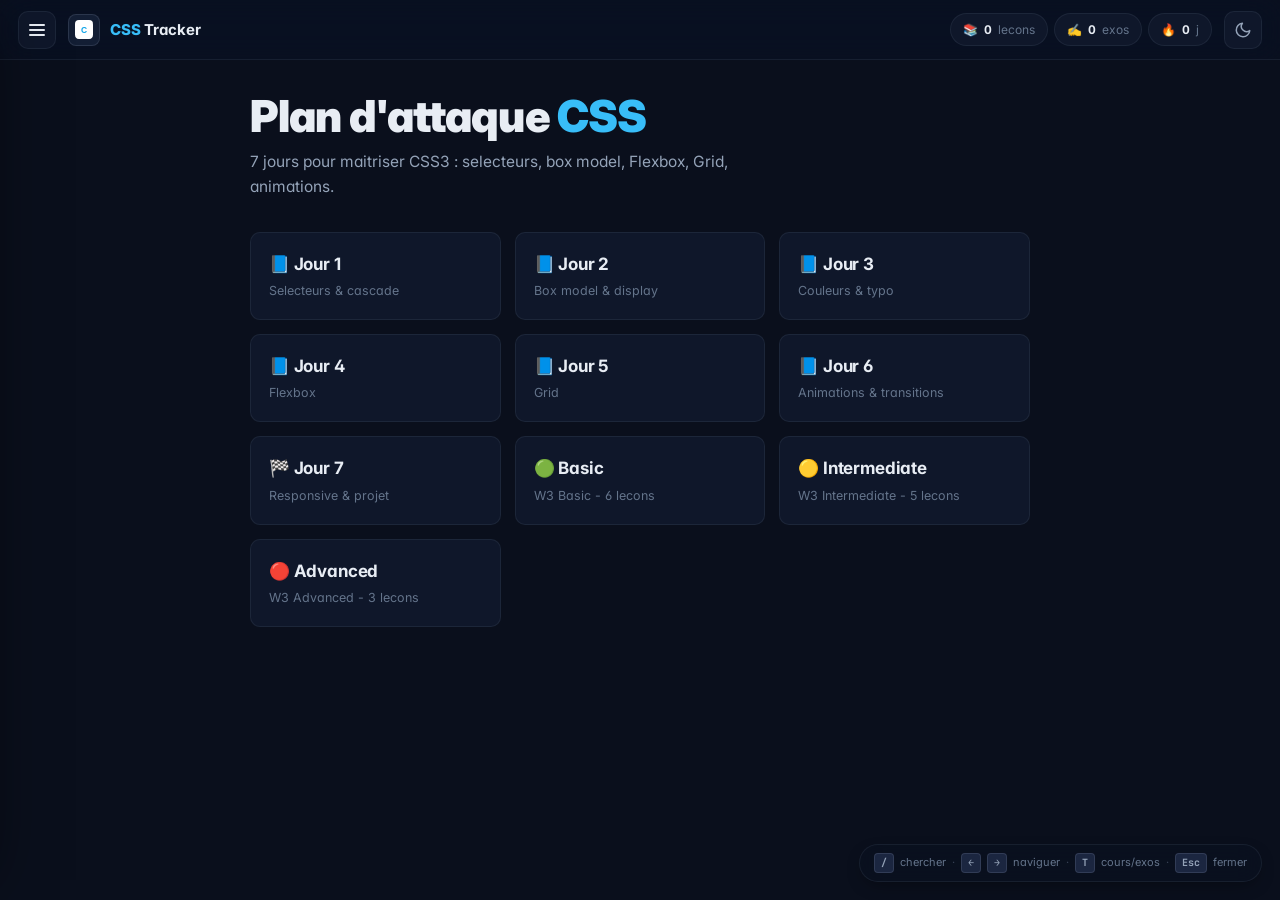
==== web/study_tracker.html @ b7e4b9a8 "Deepen CSS curriculum: combinators, container queries, modern features - Day 1: combinators table, a" ====
<!DOCTYPE html>
<html lang="fr">
<head>
<meta charset="UTF-8">
<meta name="viewport" content="width=device-width, initial-scale=1.0">
<meta http-equiv="Cache-Control" content="no-cache, no-store, must-revalidate">
<title>CSS</title>
<meta name="author" content="Chadi Khoder">
<meta name="description" content="Plan d'attaque 7 jours pour maitriser CSS3 : selecteurs, box model, Flexbox, Grid, animations, responsive. Par Chadi Khoder.">
<meta name="keywords" content="CSS, CSS tutorial, study tracker, W3Schools, exercises, Chadi Khoder">
<meta name="robots" content="index, follow">
<meta name="theme-color" content="#0a0f1c">
<meta property="og:type" content="website">
<meta property="og:title" content="CSS Tracker by Chadi Khoder">
<meta property="og:description" content="Plan d'attaque 7 jours pour maitriser CSS3 : selecteurs, box model, Flexbox, Grid, animations, responsive. Par Chadi Khoder.">
<meta property="og:url" content="https://chadikoder.github.io/CSS/">
<meta property="og:image" content="https://chadikoder.github.io/CSS/web/image/logo.svg">
<meta property="og:image:type" content="image/svg+xml">
<meta property="og:site_name" content="Chadi Khoder — CSS Tracker">
<meta name="twitter:card" content="summary">
<meta name="twitter:title" content="CSS Tracker by Chadi Khoder">
<meta name="twitter:description" content="Plan d'attaque 7 jours pour maitriser CSS3 : selecteurs, box model, Flexbox, Grid, animations, responsive. Par Chadi Khoder.">
<link rel="canonical" href="https://chadikoder.github.io/CSS/">
<link rel="preconnect" href="https://fonts.googleapis.com">
<link rel="preconnect" href="https://fonts.gstatic.com" crossorigin>
<link href="https://fonts.googleapis.com/css2?family=Inter:wght@400;500;600;700;800;900&family=JetBrains+Mono:wght@400;500;700&display=swap" rel="stylesheet">
<link rel="icon" type="image/svg+xml" href="../web/image/logo.svg">
<script>
(function(){
  try{
    var s = JSON.parse(localStorage.getItem('css_tracker_v1') || '{}');
    if (s.theme === 'light') document.documentElement.setAttribute('data-theme', 'light');
    if (s.lastActive) document.documentElement.classList.add('has-active');
  } catch(e){}
})();
</script>
<style>html.has-active .welcome{display:none}</style>
<link rel="stylesheet" href="../web/css/style.css?v=3">
</head>
<body>

<header>
  <button class="icon-btn menu-btn" id="menu-btn" title="Menu" aria-label="Ouvrir le menu">
    <span class="menu-ico"></span>
  </button>
  <a class="logo" href="#" aria-label="Accueil">
    <span class="logo-icon"><img src="../web/image/logo.svg" alt="" /></span>
    <span><b class="accent">CSS</b> Tracker</span>
  </a>
  <div class="spacer"></div>
  <div class="stat-group" aria-label="Statistiques">
    <div class="stat" title="Lecons terminees"><span>📚</span><b id="stat-lessons">0</b><span class="stat-lbl">lecons</span></div>
    <div class="stat" title="Exercices completes"><span>✍️</span><b id="stat-exercises">0</b><span class="stat-lbl">exos</span></div>
    <div class="stat" title="Jours actifs"><span>🔥</span><b id="stat-streak">0</b><span class="stat-lbl">j</span></div>
  </div>
  <button class="icon-btn theme-btn" id="theme-btn" title="Basculer thème" aria-label="Basculer thème">
    <svg class="theme-moon" width="18" height="18" viewBox="0 0 24 24" fill="none" stroke="currentColor" stroke-width="2" stroke-linecap="round" stroke-linejoin="round"><path d="M21 12.79A9 9 0 1 1 11.21 3 7 7 0 0 0 21 12.79Z"/></svg>
    <svg class="theme-sun" width="18" height="18" viewBox="0 0 24 24" fill="none" stroke="currentColor" stroke-width="2" stroke-linecap="round" stroke-linejoin="round"><circle cx="12" cy="12" r="4"/><path d="M12 2v2M12 20v2M4.93 4.93l1.41 1.41M17.66 17.66l1.41 1.41M2 12h2M20 12h2M4.93 19.07l1.41-1.41M17.66 6.34l1.41-1.41"/></svg>
  </button>
</header>

<div class="drawer-backdrop" id="drawer-backdrop" aria-hidden="true"></div>

<aside class="sidebar" id="sidebar" aria-label="Navigation des lecons">
  <div class="search-wrap">
    <input id="search" type="text" placeholder='Rechercher (raccourci : "/")' aria-label="Rechercher" />
  </div>

  <div class="progress-card">
    <div class="progress-head">
      <span class="progress-label">Progression</span>
      <span class="progress-pct"><span id="pct">0</span><small>%</small></span>
    </div>
    <div class="progress-bar" role="progressbar" aria-valuemin="0" aria-valuemax="100">
      <span class="progress-fill" id="bar-fill"></span>
    </div>
    <div class="progress-meta">
      <span><b id="pct-lessons">0</b>/<b id="pct-lessons-total">0</b> lecons</span>
      <span class="dot">·</span>
      <span><b id="pct-exos">0</b>/<b id="pct-exos-total">0</b> exos</span>
    </div>
  </div>

  <div class="achieve-section">
    <div class="section-title">🏆 Succès</div>
    <div class="achieve-row" id="achieve-row"></div>
  </div>

  <div class="section-title collapsible" data-section="days">
    📘 Plan 7 jours <span class="collapse-arrow">▾</span>
  </div>
  <div id="nav-days" class="nav-section"></div>

  <div class="section-title collapsible" data-section="basic">
    🟢 CSS Basic <span class="collapse-arrow">▾</span>
  </div>
  <div id="nav-basic" class="nav-section"></div>

  <div class="section-title collapsible" data-section="intermediate">
    🟡 CSS Intermediate <span class="collapse-arrow">▾</span>
  </div>
  <div id="nav-intermediate" class="nav-section"></div>

  <div class="section-title collapsible" data-section="advanced">
    🔴 CSS Advanced <span class="collapse-arrow">▾</span>
  </div>
  <div id="nav-advanced" class="nav-section"></div>

  <button class="reset-btn" id="reset-btn">🗑️ Reinitialiser la progression</button>
</aside>

<div class="layout">
  <main id="main">
    <div class="welcome">
      <h1>Plan d'attaque <span class="accent">CSS</span></h1>
      <p>7 jours pour maitriser CSS3 : selecteurs, box model, Flexbox, Grid, animations.</p>

      <div class="quick-grid">
        <button class="quick-card" data-jump="day-1"><div class="big">📘 Jour 1</div><div class="sub">Selecteurs & cascade</div></button>
        <button class="quick-card" data-jump="day-2"><div class="big">📘 Jour 2</div><div class="sub">Box model & display</div></button>
        <button class="quick-card" data-jump="day-3"><div class="big">📘 Jour 3</div><div class="sub">Couleurs & typo</div></button>
        <button class="quick-card" data-jump="day-4"><div class="big">📘 Jour 4</div><div class="sub">Flexbox</div></button>
        <button class="quick-card" data-jump="day-5"><div class="big">📘 Jour 5</div><div class="sub">Grid</div></button>
        <button class="quick-card" data-jump="day-6"><div class="big">📘 Jour 6</div><div class="sub">Animations & transitions</div></button>
        <button class="quick-card" data-jump="day-7"><div class="big">🏁 Jour 7</div><div class="sub">Responsive & projet</div></button>
        <button class="quick-card" data-jump="w3-intro"><div class="big">🟢 Basic</div><div class="sub">W3 Basic - 6 lecons</div></button>
        <button class="quick-card" data-jump="w3-flexbox"><div class="big">🟡 Intermediate</div><div class="sub">W3 Intermediate - 5 lecons</div></button>
        <button class="quick-card" data-jump="w3-animations"><div class="big">🔴 Advanced</div><div class="sub">W3 Advanced - 3 lecons</div></button>
      </div>
    </div>
  </main>
</div>

<div class="shortcuts-hint">
  <kbd>/</kbd> chercher <span>·</span>
  <kbd>←</kbd><kbd>→</kbd> naviguer <span>·</span>
  <kbd>T</kbd> cours/exos <span>·</span>
  <kbd>Esc</kbd> fermer
</div>

<script src="../web/js/data.js?v=3"></script>
<script src="../web/js/app.js?v=3"></script>
</body>
</html>
---- web/css/style.css ----
/* ============================================================
   PHP STUDY TRACKER — DESIGN SYSTEM
   Modern indigo/slate. Drawer sidebar at every breakpoint.
   Built as a teaching reference for clean UI/UX.
   ============================================================ */

/* ---------- 1. TOKENS ---------- */
:root{
  /* Surfaces — neutral slate, more sober than before */
  --bg:        #0a0f1c;
  --surface:   #0f172a;
  --surface-2: #131e34;
  --surface-3: #1b2640;
  --border:    rgba(148,163,184,.10);
  --border-2:  rgba(148,163,184,.18);

  /* Text */
  --text:      #e8edf4;
  --text-2:    #94a3b8;
  --text-3:    #64748b;

  /* Accent — single tone, less neon */
  --accent:    #38bdf8;
  --accent-2:  #0ea5e9;
  --accent-r:  56; --accent-g:189; --accent-b:248;

  /* Semantic */
  --good:      #34d399;
  --warn:      #fbbf24;
  --bad:       #f87171;
  --info:      #60a5fa;

  /* Effects — softer, more enterprise */
  --grad:      linear-gradient(135deg,#38bdf8,#0ea5e9);
  --grad-good: linear-gradient(135deg,#34d399,#10b981);
  --shadow-sm: 0 1px 2px rgba(0,0,0,.25);
  --shadow:    0 6px 18px -6px rgba(0,0,0,.45);
  --shadow-lg: 0 18px 48px -16px rgba(0,0,0,.5);
  --ring:      0 0 0 3px rgba(var(--accent-r),var(--accent-g),var(--accent-b),.22);

  /* Geometry — tighter, more pro */
  --r:         10px;
  --r-sm:      8px;
  --r-xs:      6px;
  --header-h:  60px;

  /* Motion */
  --ease:      cubic-bezier(.4,0,.2,1);
  --ease-out:  cubic-bezier(.16,1,.3,1);
}

[data-theme="light"]{
  --bg:        #f5f7fb;
  --surface:   #ffffff;
  --surface-2: #f8fafc;
  --surface-3: #eef2f7;
  --border:    rgba(15,23,42,.08);
  --border-2:  rgba(15,23,42,.16);

  --text:      #0f172a;
  --text-2:    #475569;
  --text-3:    #94a3b8;

  --accent:    #0284c7;
  --accent-2:  #0369a1;
  --accent-r:  2; --accent-g:132; --accent-b:199;

  --shadow-sm: 0 1px 2px rgba(15,23,42,.06);
  --shadow:    0 6px 22px -8px rgba(15,23,42,.12);
  --shadow-lg: 0 18px 50px -12px rgba(15,23,42,.18);
}

/* ---------- 2. RESET ---------- */
*,*::before,*::after{box-sizing:border-box;margin:0;padding:0}
html{scroll-behavior:smooth}
body{
  font-family:'Inter',-apple-system,BlinkMacSystemFont,'Segoe UI',sans-serif;
  font-feature-settings:'cv02','cv03','cv04','cv11';
  color:var(--text);
  background:var(--bg);
  line-height:1.6;
  min-height:100vh;
  -webkit-font-smoothing:antialiased;
  overflow-x:hidden;
}
::selection{background:rgba(var(--accent-r),var(--accent-g),var(--accent-b),.28);color:var(--text)}
::-webkit-scrollbar{width:8px;height:8px}
::-webkit-scrollbar-track{background:transparent}
::-webkit-scrollbar-thumb{background:var(--border-2);border-radius:99px}
::-webkit-scrollbar-thumb:hover{background:var(--text-3)}
button{font:inherit;color:inherit;background:none;border:none;cursor:pointer}
a{color:inherit;text-decoration:none}
:focus-visible{outline:none;box-shadow:var(--ring);border-radius:var(--r-xs)}

/* ---------- 3. HEADER ---------- */
header{
  position:sticky;top:0;z-index:60;
  height:var(--header-h);
  display:flex;align-items:center;gap:12px;padding:0 18px;
  background:rgba(11,17,32,.72);
  backdrop-filter:saturate(180%) blur(18px);
  -webkit-backdrop-filter:saturate(180%) blur(18px);
  border-bottom:1px solid var(--border);
}
[data-theme="light"] header{background:rgba(255,255,255,.78)}

.logo{display:flex;align-items:center;gap:10px;font-weight:700;font-size:15px;letter-spacing:-.01em;color:var(--text)}
.logo-icon{
  width:32px;height:32px;border-radius:8px;
  background:var(--surface-2);border:1px solid var(--border-2);
  display:flex;align-items:center;justify-content:center;
  overflow:hidden;flex-shrink:0;
}
.logo-icon img{width:62%;height:62%;object-fit:contain}
.logo .accent{color:var(--accent);font-weight:800}

.spacer{flex:1}

.stat-group{display:flex;gap:6px}
.stat{
  display:inline-flex;align-items:center;gap:6px;
  padding:6px 12px;border-radius:99px;
  background:var(--surface);border:1px solid var(--border);
  font-size:12px;color:var(--text-2);
  font-variant-numeric:tabular-nums;
}
.stat b{color:var(--text);font-weight:700}
.stat-lbl{color:var(--text-3)}

.icon-btn{
  display:inline-flex;align-items:center;justify-content:center;
  width:38px;height:38px;border-radius:10px;
  background:var(--surface);border:1px solid var(--border);
  color:var(--text-2);transition:all .15s var(--ease);
}
.icon-btn:hover{
  color:var(--text);
  border-color:var(--border-2);
  background:var(--surface-2);
  transform:translateY(-1px);
}
.icon-btn:active{transform:translateY(0)}

/* Burger */
.menu-ico,.menu-ico::before,.menu-ico::after{
  display:block;width:16px;height:2px;background:currentColor;border-radius:2px;
  transition:transform .25s var(--ease),top .25s var(--ease),opacity .15s;
}
.menu-ico{position:relative;color:var(--text)}
.menu-ico::before,.menu-ico::after{content:"";position:absolute;left:0}
.menu-ico::before{top:-5px}
.menu-ico::after{top:5px}
body.drawer-open .menu-ico{background:transparent}
body.drawer-open .menu-ico::before{top:0;transform:rotate(45deg)}
body.drawer-open .menu-ico::after{top:0;transform:rotate(-45deg)}

/* Theme toggle */
.theme-btn .theme-sun{display:none}
.theme-btn .theme-moon{display:block}
[data-theme="light"] .theme-btn .theme-sun{display:block}
[data-theme="light"] .theme-btn .theme-moon{display:none}

/* ---------- 4. LAYOUT ---------- */
.layout{
  max-width:980px;
  margin:0 auto;
  padding:0;
  min-height:calc(100vh - var(--header-h));
}
.layout>main{
  padding:32px clamp(16px,3vw,40px) 96px;
}

/* ---------- 5. DRAWER ---------- */
.drawer-backdrop{
  position:fixed;inset:0;z-index:90;
  background:rgba(2,6,15,.55);
  backdrop-filter:blur(4px);-webkit-backdrop-filter:blur(4px);
  opacity:0;pointer-events:none;
  transition:opacity .25s var(--ease);
}
body.drawer-open .drawer-backdrop{opacity:1;pointer-events:auto}

.sidebar{
  position:fixed;top:0;left:0;bottom:0;z-index:100;
  width:min(340px,88vw);
  background:var(--surface);
  border-right:1px solid var(--border);
  padding:18px 16px 16px;
  overflow-y:auto;
  display:flex;flex-direction:column;gap:6px;
  transform:translateX(-105%);
  transition:transform .3s var(--ease-out);
  box-shadow:24px 0 60px -20px rgba(0,0,0,.5);
}
body.drawer-open .sidebar{transform:translateX(0)}
body.drawer-open{overflow:hidden}

/* ---------- 6. SIDEBAR ELEMENTS ---------- */
.search-wrap{position:relative;margin-bottom:6px}
.search-wrap input{
  width:100%;padding:10px 12px 10px 36px;border-radius:10px;
  background:var(--surface-2);border:1px solid var(--border);color:var(--text);
  font-size:13px;outline:none;transition:all .15s var(--ease);
}
.search-wrap input::placeholder{color:var(--text-3)}
.search-wrap input:focus{border-color:var(--accent);box-shadow:var(--ring)}
.search-wrap::before{
  content:"";position:absolute;left:12px;top:50%;transform:translateY(-50%);
  width:14px;height:14px;opacity:.55;pointer-events:none;
  background:url("data:image/svg+xml,%3Csvg xmlns='http://www.w3.org/2000/svg' viewBox='0 0 24 24' fill='none' stroke='%239aa6b8' stroke-width='2' stroke-linecap='round'%3E%3Ccircle cx='11' cy='11' r='7'/%3E%3Cpath d='m20 20-3.5-3.5'/%3E%3C/svg%3E") center/contain no-repeat;
}

/* Progress card — clean horizontal bar with stats */
.progress-card{
  background:
    radial-gradient(120% 100% at 0% 0%,rgba(var(--accent-r),var(--accent-g),var(--accent-b),.14),transparent 70%),
    var(--surface-2);
  border:1px solid var(--border);
  border-radius:var(--r);
  padding:16px 16px 14px;margin:8px 0 6px;
}
.progress-head{display:flex;align-items:baseline;justify-content:space-between;gap:10px;margin-bottom:10px}
.progress-label{
  font-size:10.5px;letter-spacing:1.4px;text-transform:uppercase;
  color:var(--text-3);font-weight:700;
}
.progress-pct{
  font-size:28px;font-weight:900;letter-spacing:-1.2px;line-height:1;
  font-variant-numeric:tabular-nums;
  background:var(--grad);-webkit-background-clip:text;background-clip:text;color:transparent;
}
.progress-pct small{font-size:14px;opacity:.75;margin-left:1px;font-weight:800}
.progress-bar{
  position:relative;height:8px;
  background:var(--surface-3);border-radius:99px;overflow:hidden;
  box-shadow:inset 0 1px 1px rgba(0,0,0,.2);
}
.progress-fill{
  display:block;height:100%;width:0%;
  background:var(--grad);border-radius:99px;
  transition:width .8s var(--ease-out);
  box-shadow:0 0 14px rgba(var(--accent-r),var(--accent-g),var(--accent-b),.45);
}
.progress-meta{
  display:flex;align-items:center;gap:8px;flex-wrap:wrap;
  margin-top:10px;font-size:11.5px;color:var(--text-3);
}
.progress-meta b{color:var(--text);font-weight:700;font-variant-numeric:tabular-nums}
.progress-meta .dot{opacity:.4}

/* Achievements */
.achieve-section{margin:2px 0 4px}
.achieve-row{display:flex;flex-wrap:wrap;gap:6px;padding:0 4px}
.achieve-badge{
  font-size:18px;cursor:default;opacity:.35;filter:grayscale(1);
  transition:transform .15s var(--ease),opacity .15s,filter .15s;
}
.achieve-badge.unlocked{opacity:1;filter:none}
.achieve-badge.unlocked:hover{transform:scale(1.18)}

/* Section title */
.section-title{
  font-size:10.5px;font-weight:700;letter-spacing:1.2px;text-transform:uppercase;
  color:var(--text-3);padding:14px 8px 6px;
}
.section-title.collapsible{
  cursor:pointer;user-select:none;
  display:flex;align-items:center;gap:6px;
  padding:10px 8px;border-radius:8px;
  font-size:12px;text-transform:none;letter-spacing:0;color:var(--text-2);
  transition:background .15s var(--ease),color .15s;
}
.section-title.collapsible:hover{background:var(--surface-2);color:var(--text)}
.collapse-arrow{margin-left:auto;font-size:10px;color:var(--text-3);transition:transform .2s var(--ease)}
.collapsible.collapsed .collapse-arrow{transform:rotate(-90deg)}

/* Nav items */
.nav-section{display:flex;flex-direction:column;gap:2px}
.nav-item{
  display:grid;grid-template-columns:18px 28px 1fr auto;align-items:center;gap:8px;
  padding:9px 10px;border-radius:8px;
  font-size:13px;color:var(--text-2);
  border:1px solid transparent;
  transition:all .15s var(--ease);
  position:relative;
}
.nav-item:hover{background:var(--surface-2);color:var(--text);transform:translateX(2px)}
.nav-item.active{
  background:rgba(var(--accent-r),var(--accent-g),var(--accent-b),.10);
  border-color:rgba(var(--accent-r),var(--accent-g),var(--accent-b),.22);
  color:var(--text);
}
.nav-item.active::before{
  content:"";position:absolute;left:-16px;top:7px;bottom:7px;width:3px;
  background:var(--accent);border-radius:99px;
  box-shadow:0 0 10px rgba(var(--accent-r),var(--accent-g),var(--accent-b),.5);
}
.nav-check{
  width:22px;height:22px;border-radius:6px;
  border:1px solid var(--border);background:var(--surface-2);
  display:flex;align-items:center;justify-content:center;
  font-size:11px;font-weight:700;flex-shrink:0;cursor:pointer;
  transition:all .15s var(--ease);color:transparent;
}
.nav-check:hover{
  border-color:var(--accent);
  background:rgba(var(--accent-r),var(--accent-g),var(--accent-b),.10);
}
.nav-check:focus-visible{box-shadow:var(--ring)}
.nav-check:active{transform:scale(.92)}
/* Done state — matches .complete-btn.done */
.nav-item.done .nav-check{
  background:rgba(52,211,153,.14);
  border-color:rgba(52,211,153,.34);
  color:var(--good);
}
.nav-item.done .nav-check:hover{
  background:rgba(52,211,153,.22);
  border-color:rgba(52,211,153,.5);
}
/* When the lesson is the chosen/active one, the check echoes the active row tint */
.nav-item.active .nav-check{
  border-color:rgba(var(--accent-r),var(--accent-g),var(--accent-b),.4);
  background:rgba(var(--accent-r),var(--accent-g),var(--accent-b),.06);
}
.nav-item.active.done .nav-check{
  border-color:rgba(52,211,153,.4);
  background:rgba(52,211,153,.18);
}
.nav-item:hover .nav-check:not(:hover){border-color:var(--border-2)}
.nav-tag{
  font-size:9.5px;font-weight:800;padding:2px 6px;border-radius:5px;
  background:var(--surface-3);color:var(--text-3);text-align:center;
}
.nav-item.done .nav-tag{background:rgba(52,211,153,.12);color:var(--good)}
.nav-label{
  overflow:hidden;text-overflow:ellipsis;white-space:nowrap;font-weight:500;
}
.nav-item.done .nav-label{color:var(--text-3);text-decoration:line-through;text-decoration-color:var(--good)}
.nav-ex-wrap{display:flex;align-items:center;gap:6px}
.nav-progress{width:28px;height:4px;background:var(--surface-3);border-radius:99px;overflow:hidden}
.nav-progress-fill{height:100%;background:var(--accent);border-radius:99px;transition:width .4s var(--ease-out)}
.nav-item.fully-done .nav-progress-fill{background:var(--good)}
.nav-ex-count{
  font-size:9.5px;font-weight:700;color:var(--text-3);background:var(--surface-3);
  padding:2px 6px;border-radius:4px;font-variant-numeric:tabular-nums;min-width:30px;text-align:center;
}
.nav-item.fully-done .nav-ex-count{background:rgba(52,211,153,.12);color:var(--good)}

.reset-btn{
  margin-top:auto;padding:9px 14px;border-radius:8px;
  background:transparent;border:1px solid var(--border);color:var(--text-3);
  font-size:12px;font-weight:600;transition:all .15s var(--ease);
}
.reset-btn:hover{background:rgba(248,113,113,.08);border-color:rgba(248,113,113,.3);color:var(--bad)}

/* ---------- 7. WELCOME ---------- */
.welcome{max-width:780px;margin:0 auto}
.welcome h1{
  font-size:clamp(28px,4.5vw,44px);font-weight:900;line-height:1.1;letter-spacing:-.02em;
  margin-bottom:10px;
}
.welcome h1 .accent{color:var(--accent)}
.welcome>p{
  color:var(--text-2);font-size:15.5px;max-width:560px;margin-bottom:32px;
}
.quick-grid{
  display:grid;grid-template-columns:repeat(auto-fill,minmax(220px,1fr));gap:14px;
}
.quick-card{
  display:block;text-align:left;
  padding:18px 18px;border-radius:var(--r);
  background:var(--surface);border:1px solid var(--border);
  transition:border-color .15s var(--ease),transform .15s var(--ease),box-shadow .15s var(--ease);
}
.quick-card:hover{
  transform:translateY(-2px);
  border-color:var(--accent);
  box-shadow:var(--shadow-sm);
}
.quick-card .big{font-size:17px;font-weight:700;color:var(--text);margin-bottom:3px;letter-spacing:-.01em}
.quick-card .sub{font-size:12.5px;color:var(--text-3)}

/* ---------- 8. LESSON HEADER ---------- */
.lesson-header{
  margin-bottom:24px;padding:18px 0 14px;
  border-bottom:1px solid var(--border);
}
.breadcrumb{font-size:12px;color:var(--text-3);margin-bottom:4px;font-weight:500}
.lesson-title{font-size:clamp(20px,3vw,28px);font-weight:800;letter-spacing:-.01em;line-height:1.2}
.lesson-sub{font-size:14px;color:var(--text-2);margin-top:4px}
.tag-row{display:flex;gap:6px;margin-top:10px;flex-wrap:wrap}
.tag{
  font-size:10.5px;font-weight:600;padding:3px 9px;border-radius:99px;
  background:rgba(var(--accent-r),var(--accent-g),var(--accent-b),.10);
  color:var(--accent);
}
.lesson-actions{display:flex;gap:8px;align-items:center;margin-top:14px;flex-wrap:wrap}
.w3-link{
  display:inline-flex;align-items:center;gap:6px;
  padding:7px 13px;border-radius:8px;
  background:var(--surface);border:1px solid var(--border);
  color:var(--text-2);font-size:12.5px;font-weight:600;
  transition:all .15s var(--ease);
}
.w3-link:hover{color:var(--text);border-color:var(--border-2);transform:translateY(-1px)}
.complete-btn{
  padding:8px 18px;border-radius:8px;margin-left:auto;
  background:var(--surface);border:1px solid var(--border);color:var(--text-2);
  font-size:12.5px;font-weight:600;transition:all .15s var(--ease);
}
.complete-btn:hover{border-color:var(--accent);color:var(--text);transform:translateY(-1px)}
.complete-btn.done{
  background:rgba(52,211,153,.12);border-color:rgba(52,211,153,.28);color:var(--good);
}

/* Why card */
.why-card{
  padding:14px 18px;border-radius:var(--r-sm);margin-bottom:20px;
  background:rgba(var(--accent-r),var(--accent-g),var(--accent-b),.06);
  border-left:3px solid var(--accent);
  font-size:13.5px;color:var(--text-2);line-height:1.6;
}
.why-card b{color:var(--accent)}

/* ---------- 9. TABS ---------- */
.tabs{
  display:flex;gap:4px;margin-bottom:18px;
  border-bottom:1px solid var(--border);
}
.tab{
  padding:11px 18px;font-size:13px;font-weight:600;
  color:var(--text-3);
  border-bottom:2px solid transparent;margin-bottom:-1px;
  transition:all .15s var(--ease);
}
.tab:hover{color:var(--text)}
.tab.active{color:var(--accent);border-bottom-color:var(--accent)}
.tab-content{display:none}
.tab-content.active{display:block;animation:fadeIn .25s var(--ease-out)}

/* ---------- 10. SECTIONS / CONTENT BLOCKS ---------- */
.section-card{margin-bottom:24px}
.section-card h3{
  font-size:18px;font-weight:700;margin-bottom:10px;color:var(--text);letter-spacing:-.01em;
}
.section-card p{color:var(--text-2);font-size:14.5px;line-height:1.7;margin-bottom:10px}
.section-card p code,.block-note code,.block-warn code,.block-tip code,.block-bad code,.block-try code{
  font-family:'JetBrains Mono',monospace;font-size:.88em;
  padding:1px 6px;border-radius:5px;
  background:var(--surface-2);border:1px solid var(--border);
  color:var(--accent);
}

/* Code block */
.block-code{
  background:var(--surface-2);border:1px solid var(--border);border-radius:var(--r-sm);
  margin:14px 0;overflow:hidden;position:relative;
}
.block-code pre{
  padding:16px 18px;overflow-x:auto;
  font-family:'JetBrains Mono',monospace;font-size:13px;line-height:1.6;color:var(--text);
}
.block-code .com{color:var(--text-3);font-style:italic}
.block-code .kw{color:#a78bfa}
.block-code .str{color:#34d399}
.block-code .fn{color:#fbbf24}
.block-code .num{color:#f472b6}
.block-code .var{color:#7dd3fc}
.block-code .op{color:var(--accent);font-weight:600}

.copy-btn{
  position:absolute;top:8px;right:8px;z-index:2;
  padding:4px 10px;border-radius:6px;
  background:var(--surface-3);border:1px solid var(--border);
  color:var(--text-3);font-size:10.5px;font-weight:600;
  opacity:0;transition:all .15s var(--ease);
}
.block-code:hover .copy-btn{opacity:1}
.copy-btn:hover{background:var(--accent);color:#fff;border-color:var(--accent)}

/* Output toggle */
.code-output{margin:8px 0 14px}
.code-output .output-toggle{
  font-size:12px;color:var(--text-3);font-weight:600;
  padding:4px 0;transition:color .15s;
}
.code-output .output-toggle:hover{color:var(--text)}
.code-output .output-content{
  display:none;margin-top:6px;padding:10px 16px;
  background:#04060d;border:1px solid var(--border);border-radius:var(--r-sm);
  font-family:'JetBrains Mono',monospace;font-size:12.5px;color:#9aa6b8;
}
[data-theme="light"] .code-output .output-content{background:#0f172a;color:#cbd5e1}
.code-output.open .output-content{display:block;animation:fadeIn .2s var(--ease)}

/* Callouts */
.block-note,.block-warn,.block-bad,.block-tip,.block-try{
  padding:13px 16px;border-radius:var(--r-sm);margin:14px 0;
  font-size:13.5px;line-height:1.6;
  border-left:3px solid;
}
.block-note{background:rgba(var(--accent-r),var(--accent-g),var(--accent-b),.07);border-color:var(--accent);color:var(--text-2)}
.block-warn{background:rgba(251,191,36,.08);border-color:var(--warn);color:var(--text-2)}
.block-bad{background:rgba(248,113,113,.08);border-color:var(--bad);color:var(--text-2)}
.block-tip{background:rgba(52,211,153,.08);border-color:var(--good);color:var(--text-2)}
.block-try{background:rgba(251,191,36,.05);border-color:var(--warn);color:var(--text-2)}
.block-note b{color:var(--accent)}
.block-warn b{color:var(--warn)}
.block-bad b{color:var(--bad)}
.block-tip b{color:var(--good)}
.block-try b{color:var(--warn)}

.try-btn{
  display:block;margin-top:8px;padding:5px 12px;border-radius:6px;
  background:var(--surface);border:1px solid var(--border);color:var(--text-2);
  font-size:11.5px;font-weight:600;transition:all .15s var(--ease);
}
.try-btn:hover{color:var(--text);border-color:var(--border-2)}
.try-ans{display:none;margin-top:8px;padding:10px 14px;background:var(--surface-2);border-radius:var(--r-sm);font-size:13px;color:var(--text-2);line-height:1.6}
.try-ans.open{display:block;animation:fadeIn .2s var(--ease)}

/* Tables */
.block-table{overflow-x:auto;margin:14px 0}
.block-table table{width:100%;border-collapse:collapse;font-size:13px}
.block-table th,.block-table td{padding:9px 12px;text-align:left;border:1px solid var(--border)}
.block-table th{background:var(--surface-2);color:var(--text-2);font-size:11px;font-weight:700;text-transform:uppercase;letter-spacing:.5px}
.block-table td{color:var(--text-2)}

/* Lists */
.block-list{padding-left:22px;margin:10px 0;list-style:disc}
.block-list li{color:var(--text-2);font-size:14px;line-height:1.7;margin-bottom:4px}
.block-list li::marker{color:var(--accent)}

/* ---------- 11. QUIZ ---------- */
.quiz-section{margin:28px 0 10px}
.quiz-title{font-size:17px;font-weight:700;margin-bottom:4px}
.quiz-sub{font-size:12.5px;color:var(--text-3);margin-bottom:16px}
.quiz-card{
  background:var(--surface);border:1px solid var(--border);border-radius:var(--r);
  padding:18px;margin:12px 0;transition:border-color .15s var(--ease);
}
.quiz-q{font-size:14px;font-weight:600;margin-bottom:12px;line-height:1.5}
.quiz-q .num{color:var(--accent);font-weight:800;margin-right:4px}
.quiz-opts{display:grid;grid-template-columns:1fr 1fr;gap:8px}
.quiz-opt{
  display:flex;align-items:center;gap:10px;
  padding:10px 14px;border-radius:8px;
  background:var(--surface-2);border:1.5px solid var(--border);
  color:var(--text);font-size:13px;font-weight:500;text-align:left;
  transition:all .15s var(--ease);
}
.quiz-opt::before{
  content:attr(data-letter);
  width:22px;height:22px;border-radius:6px;
  background:var(--surface-3);color:var(--text-3);
  display:flex;align-items:center;justify-content:center;
  font-size:10px;font-weight:800;text-transform:uppercase;flex-shrink:0;
  transition:all .15s var(--ease);
}
.quiz-opt:hover{border-color:var(--accent);transform:translateY(-1px)}
.quiz-opt:hover::before{background:var(--accent);color:#fff}
.quiz-opt.correct{background:rgba(52,211,153,.1);border-color:var(--good);color:var(--good)}
.quiz-opt.correct::before{background:var(--good);color:#04211a}
.quiz-opt.wrong{background:rgba(248,113,113,.1);border-color:var(--bad);color:var(--bad)}
.quiz-opt.wrong::before{background:var(--bad);color:#3b0a0a}
.quiz-opt.disabled{pointer-events:none}
.quiz-opt.disabled:not(.correct):not(.wrong){opacity:.35}
.quiz-ico{margin-left:auto;font-weight:800}
.quiz-expl{
  display:none;margin-top:12px;padding:12px 14px;
  background:rgba(var(--accent-r),var(--accent-g),var(--accent-b),.06);
  border-left:3px solid var(--accent);border-radius:0 var(--r-sm) var(--r-sm) 0;
  font-size:12.5px;color:var(--text-2);line-height:1.6;
}
.quiz-expl.shown{display:block;animation:fadeIn .2s var(--ease)}
.quiz-expl b{color:var(--accent)}

/* ---------- 12. EXERCISES ---------- */
.ex-filter{display:flex;gap:6px;flex-wrap:wrap;margin-bottom:14px}
.ex-filter-btn{
  padding:6px 13px;border-radius:99px;
  background:var(--surface);border:1px solid var(--border);
  color:var(--text-2);font-size:11.5px;font-weight:600;
  transition:all .15s var(--ease);
}
.ex-filter-btn:hover{color:var(--text);border-color:var(--border-2)}
.ex-filter-btn.active{
  background:var(--grad);color:#fff;border-color:transparent;
  box-shadow:0 4px 12px -2px rgba(var(--accent-r),var(--accent-g),var(--accent-b),.4);
}

.ex-counter{display:flex;align-items:center;gap:12px;font-size:12.5px;color:var(--text-3);margin-bottom:16px}
.ex-counter b{color:var(--text);font-variant-numeric:tabular-nums}
.ex-counter-bar{flex:1;height:6px;background:var(--surface-3);border-radius:99px;overflow:hidden}
.ex-counter-fill{height:100%;background:var(--grad);border-radius:99px;transition:width .5s var(--ease-out)}

.ex-cards{display:flex;flex-direction:column;gap:8px}
.ex-card{
  display:flex;align-items:center;gap:14px;
  padding:14px 18px;border-radius:var(--r-sm);
  background:var(--surface);border:1px solid var(--border);
  transition:all .15s var(--ease);position:relative;
}
.ex-card:hover{border-color:var(--border-2);transform:translateX(3px);box-shadow:var(--shadow-sm)}
.ex-check{
  width:22px;height:22px;border-radius:7px;
  border:1.5px solid var(--border-2);background:var(--surface-2);
  display:flex;align-items:center;justify-content:center;
  font-size:11px;flex-shrink:0;transition:all .12s var(--ease);color:transparent;
}
.ex-card.done .ex-check{background:var(--good);border-color:var(--good);color:#04211a}
.ex-card:hover .ex-check{border-color:var(--accent)}
.ex-info{flex:1;min-width:0}
.ex-num{font-size:10.5px;font-weight:700;color:var(--text-3);letter-spacing:.5px}
.ex-title{font-size:13.5px;font-weight:600;color:var(--text)}
.ex-desc{font-size:12px;color:var(--text-3);margin-top:3px;line-height:1.5}
.ex-card.done .ex-title{color:var(--text-3);text-decoration:line-through;text-decoration-color:var(--good)}

.ex-diff{
  font-size:9.5px;font-weight:800;padding:3px 9px;border-radius:99px;text-transform:uppercase;letter-spacing:.4px;
}
.ex-diff.easy{background:rgba(52,211,153,.12);color:var(--good)}
.ex-diff.medium{background:rgba(251,191,36,.12);color:var(--warn)}
.ex-diff.hard{background:rgba(248,113,113,.12);color:var(--bad)}
.ex-diff.extreme{background:rgba(168,85,247,.14);color:#a855f7}

.ex-bookmark{
  font-size:16px;opacity:.3;padding:4px;
  transition:all .12s var(--ease);
}
.ex-bookmark.active{opacity:1}
.ex-bookmark:hover{opacity:.8;transform:scale(1.15)}

.ex-sol-btn{
  font-size:11.5px;color:var(--text-3);padding:5px 10px;border-radius:6px;
  background:var(--surface-2);border:1px solid var(--border);
  font-weight:600;transition:all .12s var(--ease);white-space:nowrap;
}
.ex-sol-btn:hover{color:var(--text);border-color:var(--accent)}

.ex-sol{
  display:none;flex-basis:100%;margin-top:10px;
  background:var(--surface-2);border:1px solid var(--border);border-radius:var(--r-sm);
  overflow:hidden;
}
.ex-sol.open{display:block;animation:fadeIn .2s var(--ease)}
.ex-sol .block-code{margin:0;border:none;background:transparent}

.empty-search{padding:36px 12px;text-align:center;color:var(--text-3);font-size:13.5px}

/* ---------- 13. PREV / NEXT ---------- */
.lesson-foot{display:flex;gap:14px;margin-top:36px;padding-top:24px;border-top:1px solid var(--border)}
.btn-nav{
  flex:1;padding:16px 20px;border-radius:var(--r);
  background:var(--surface);border:1px solid var(--border);color:var(--text);
  text-align:left;transition:all .15s var(--ease);
}
.btn-nav.next{text-align:right}
.btn-nav:hover{border-color:var(--accent);transform:translateY(-2px);box-shadow:var(--shadow)}
.btn-nav .dir{display:block;font-size:11.5px;color:var(--text-3);font-weight:600;margin-bottom:3px}
.btn-nav .ttl{font-size:13.5px;font-weight:700}

/* ---------- 14. SHORTCUTS HINT ---------- */
.shortcuts-hint{
  position:fixed;bottom:18px;right:18px;z-index:40;
  display:flex;align-items:center;gap:6px;
  padding:8px 14px;border-radius:99px;
  background:rgba(11,17,32,.72);
  backdrop-filter:blur(14px);-webkit-backdrop-filter:blur(14px);
  border:1px solid var(--border);
  box-shadow:var(--shadow);
  font-size:11px;color:var(--text-3);
}
[data-theme="light"] .shortcuts-hint{background:rgba(255,255,255,.85)}
.shortcuts-hint kbd{
  font-family:'JetBrains Mono',monospace;font-size:10px;font-weight:700;
  padding:1px 6px;border-radius:4px;
  background:var(--surface-3);border:1px solid var(--border-2);
  color:var(--text-2);
}
.shortcuts-hint span{opacity:.5}

/* ---------- 15. CONFETTI ---------- */
.confetti-wrap{position:fixed;inset:0;pointer-events:none;z-index:999;overflow:hidden}
.confetti-p{position:absolute;top:-20px;animation:confettiFall linear forwards}
@keyframes confettiFall{
  0%{transform:translateY(0) rotate(0);opacity:1}
  100%{transform:translateY(110vh) rotate(720deg);opacity:0}
}

/* ---------- 16. ANIMATIONS ---------- */
@keyframes fadeIn{from{opacity:0;transform:translateY(4px)}to{opacity:1;transform:translateY(0)}}
.main-animate-in{animation:fadeIn .3s var(--ease-out)}

/* ---------- 17. RESPONSIVE ---------- */
@media(max-width:768px){
  header{padding:0 12px;gap:8px}
  .stat-group .stat:not(:first-child){display:none}
  .logo span{display:none}
  .quiz-opts{grid-template-columns:1fr}
  .quick-grid{grid-template-columns:1fr}
  .shortcuts-hint{display:none}
  .lesson-foot{flex-direction:column}
  .complete-btn{margin-left:0;width:100%}
}

@media(prefers-reduced-motion:reduce){
  *,*::before,*::after{animation-duration:.01ms!important;transition-duration:.01ms!important}
}
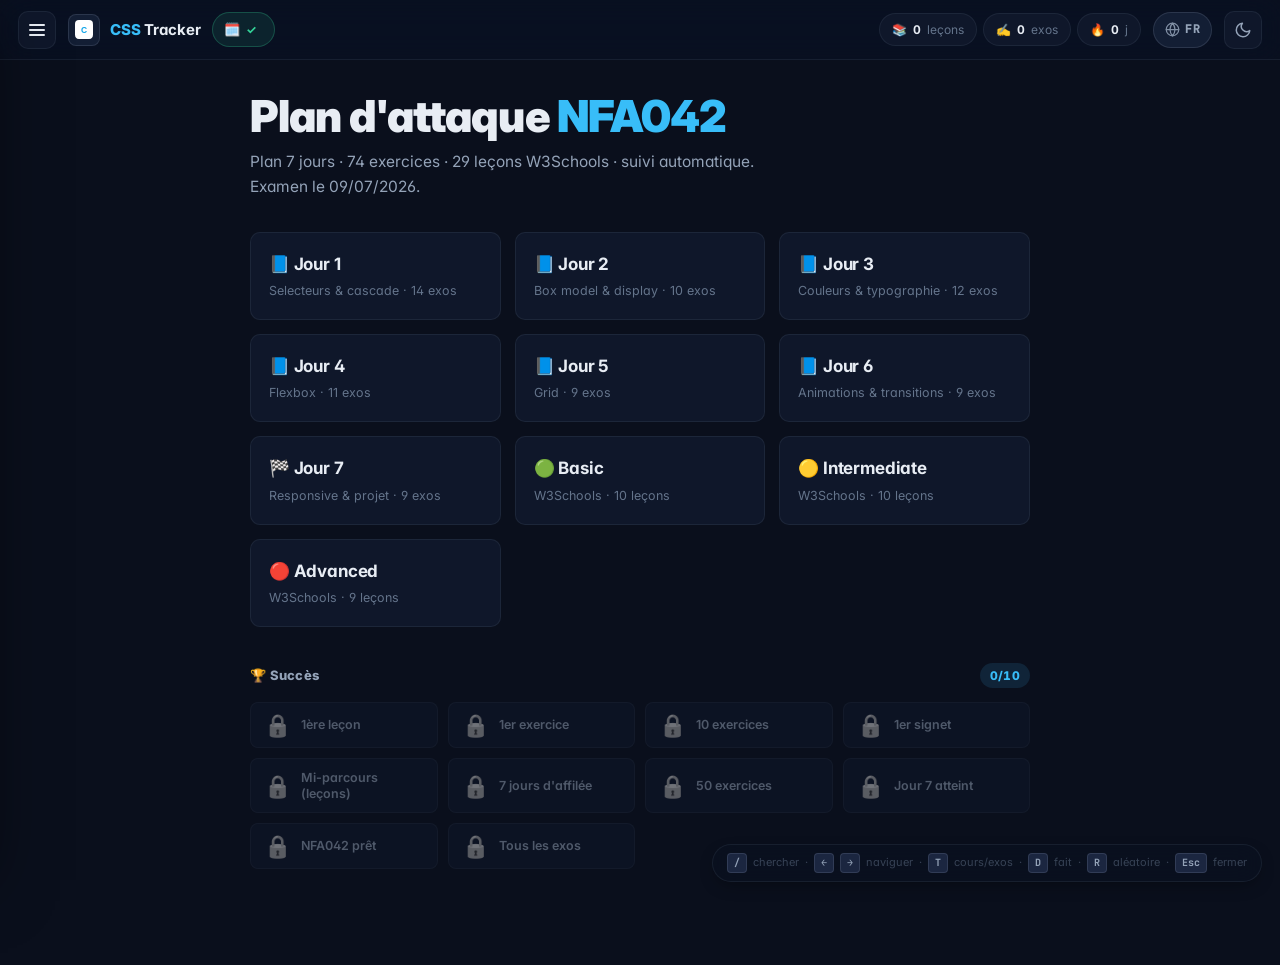
==== commit 9085ce82: "Port feature engine from PHP tracker Brings the CSS tracker to parity with PHP: FR/EN UI toggle, exa" ====
--- a/web/study_tracker.html
+++ b/web/study_tracker.html
@@ -4,22 +4,24 @@
 <meta charset="UTF-8">
 <meta name="viewport" content="width=device-width, initial-scale=1.0">
 <meta http-equiv="Cache-Control" content="no-cache, no-store, must-revalidate">
+<meta http-equiv="Pragma" content="no-cache">
+<meta http-equiv="Expires" content="0">
 <title>CSS</title>
 <meta name="author" content="Chadi Khoder">
-<meta name="description" content="Plan d'attaque 7 jours pour maitriser CSS3 : selecteurs, box model, Flexbox, Grid, animations, responsive. Par Chadi Khoder.">
-<meta name="keywords" content="CSS, CSS tutorial, study tracker, W3Schools, exercises, Chadi Khoder">
+<meta name="description" content="Plan d'attaque 7 jours pour l'examen NFA042 (CNAM) : 140 exercices PHP, references W3Schools, mock exam, suivi automatique. Par Chadi Khoder.">
+<meta name="keywords" content="PHP, PHP tutorial, study tracker, W3Schools, exercises, Chadi Khoder">
 <meta name="robots" content="index, follow">
 <meta name="theme-color" content="#0a0f1c">
 <meta property="og:type" content="website">
-<meta property="og:title" content="CSS Tracker by Chadi Khoder">
-<meta property="og:description" content="Plan d'attaque 7 jours pour maitriser CSS3 : selecteurs, box model, Flexbox, Grid, animations, responsive. Par Chadi Khoder.">
+<meta property="og:title" content="PHP Tracker by Chadi Khoder">
+<meta property="og:description" content="Plan d'attaque 7 jours pour l'examen NFA042 (CNAM) : 140 exercices PHP, references W3Schools, mock exam, suivi automatique. Par Chadi Khoder.">
 <meta property="og:url" content="https://chadikoder.github.io/CSS/">
 <meta property="og:image" content="https://chadikoder.github.io/CSS/web/image/logo.svg">
 <meta property="og:image:type" content="image/svg+xml">
-<meta property="og:site_name" content="Chadi Khoder — CSS Tracker">
+<meta property="og:site_name" content="Chadi Khoder — PHP Tracker">
 <meta name="twitter:card" content="summary">
-<meta name="twitter:title" content="CSS Tracker by Chadi Khoder">
-<meta name="twitter:description" content="Plan d'attaque 7 jours pour maitriser CSS3 : selecteurs, box model, Flexbox, Grid, animations, responsive. Par Chadi Khoder.">
+<meta name="twitter:title" content="PHP Tracker by Chadi Khoder">
+<meta name="twitter:description" content="Plan d'attaque 7 jours pour l'examen NFA042 (CNAM) : 140 exercices PHP, references W3Schools, mock exam, suivi automatique. Par Chadi Khoder.">
 <link rel="canonical" href="https://chadikoder.github.io/CSS/">
 <link rel="preconnect" href="https://fonts.googleapis.com">
 <link rel="preconnect" href="https://fonts.gstatic.com" crossorigin>
@@ -35,25 +37,32 @@
 })();
 </script>
 <style>html.has-active .welcome{display:none}</style>
-<link rel="stylesheet" href="../web/css/style.css?v=3">
+<link rel="stylesheet" href="../web/css/style.css?v=20260528port">
 </head>
 <body>
 
+<div class="scroll-progress" id="scroll-progress"></div>
+
 <header>
-  <button class="icon-btn menu-btn" id="menu-btn" title="Menu" aria-label="Ouvrir le menu">
+  <button class="icon-btn menu-btn" id="menu-btn" title="Menu" aria-label="Open menu">
     <span class="menu-ico"></span>
   </button>
-  <a class="logo" href="#" aria-label="Accueil">
+  <a class="logo" href="#" aria-label="Home">
     <span class="logo-icon"><img src="../web/image/logo.svg" alt="" /></span>
     <span><b class="accent">CSS</b> Tracker</span>
   </a>
+  <div class="exam-countdown" id="exam-countdown" title=""><span class="exam-ico">🗓️</span><b id="exam-days">0</b><span class="exam-lbl" id="exam-lbl">d</span></div>
   <div class="spacer"></div>
-  <div class="stat-group" aria-label="Statistiques">
-    <div class="stat" title="Lecons terminees"><span>📚</span><b id="stat-lessons">0</b><span class="stat-lbl">lecons</span></div>
-    <div class="stat" title="Exercices completes"><span>✍️</span><b id="stat-exercises">0</b><span class="stat-lbl">exos</span></div>
-    <div class="stat" title="Jours actifs"><span>🔥</span><b id="stat-streak">0</b><span class="stat-lbl">j</span></div>
+  <div class="stat-group" aria-label="Statistics">
+    <div class="stat" id="stat-lessons-wrap"><span>📚</span><b id="stat-lessons">0</b><span class="stat-lbl" data-i18n="lessonsShort">lessons</span></div>
+    <div class="stat" id="stat-exercises-wrap"><span>✍️</span><b id="stat-exercises">0</b><span class="stat-lbl" data-i18n="exosShort">exos</span></div>
+    <div class="stat" id="stat-streak-wrap"><span>🔥</span><b id="stat-streak">0</b><span class="stat-lbl" data-i18n="dShort">d</span></div>
   </div>
-  <button class="icon-btn theme-btn" id="theme-btn" title="Basculer thème" aria-label="Basculer thème">
+  <button class="lang-btn" id="lang-btn" title="Switch language" aria-label="Switch language">
+    <svg class="lang-globe" width="15" height="15" viewBox="0 0 24 24" fill="none" stroke="currentColor" stroke-width="2" stroke-linecap="round" stroke-linejoin="round"><circle cx="12" cy="12" r="10"/><path d="M2 12h20"/><path d="M12 2a15.3 15.3 0 0 1 4 10 15.3 15.3 0 0 1-4 10 15.3 15.3 0 0 1-4-10 15.3 15.3 0 0 1 4-10z"/></svg>
+    <span id="lang-label">FR</span>
+  </button>
+  <button class="icon-btn theme-btn" id="theme-btn" title="Toggle theme" aria-label="Toggle theme">
     <svg class="theme-moon" width="18" height="18" viewBox="0 0 24 24" fill="none" stroke="currentColor" stroke-width="2" stroke-linecap="round" stroke-linejoin="round"><path d="M21 12.79A9 9 0 1 1 11.21 3 7 7 0 0 0 21 12.79Z"/></svg>
     <svg class="theme-sun" width="18" height="18" viewBox="0 0 24 24" fill="none" stroke="currentColor" stroke-width="2" stroke-linecap="round" stroke-linejoin="round"><circle cx="12" cy="12" r="4"/><path d="M12 2v2M12 20v2M4.93 4.93l1.41 1.41M17.66 17.66l1.41 1.41M2 12h2M20 12h2M4.93 19.07l1.41-1.41M17.66 6.34l1.41-1.41"/></svg>
   </button>
@@ -61,84 +70,94 @@
 
 <div class="drawer-backdrop" id="drawer-backdrop" aria-hidden="true"></div>
 
-<aside class="sidebar" id="sidebar" aria-label="Navigation des lecons">
+<aside class="sidebar" id="sidebar" aria-label="Lesson navigation">
   <div class="search-wrap">
-    <input id="search" type="text" placeholder='Rechercher (raccourci : "/")' aria-label="Rechercher" />
+    <input id="search" type="text" data-i18n-placeholder="search" placeholder='Rechercher (raccourci : "/")' aria-label="Search" />
   </div>
 
   <div class="progress-card">
     <div class="progress-head">
-      <span class="progress-label">Progression</span>
+      <span class="progress-label" data-i18n="progress">Progression</span>
       <span class="progress-pct"><span id="pct">0</span><small>%</small></span>
     </div>
     <div class="progress-bar" role="progressbar" aria-valuemin="0" aria-valuemax="100">
       <span class="progress-fill" id="bar-fill"></span>
     </div>
     <div class="progress-meta">
-      <span><b id="pct-lessons">0</b>/<b id="pct-lessons-total">0</b> lecons</span>
+      <span><b id="pct-lessons">0</b>/<b id="pct-lessons-total">41</b> <span data-i18n="lessons">leçons</span></span>
       <span class="dot">·</span>
-      <span><b id="pct-exos">0</b>/<b id="pct-exos-total">0</b> exos</span>
+      <span><b id="pct-exos">0</b>/<b id="pct-exos-total">140</b> <span data-i18n="exos">exos</span></span>
     </div>
+    <div class="day-indicator" id="day-indicator" hidden></div>
+    <div class="daily-goal" id="daily-goal"></div>
   </div>
 
   <div class="achieve-section">
-    <div class="section-title">🏆 Succès</div>
+    <div class="section-title achieve-title">
+      <span data-i18n="achievements">🏆 Succès</span>
+      <span class="achieve-count" id="achieve-count">0/10</span>
+    </div>
     <div class="achieve-row" id="achieve-row"></div>
   </div>
 
   <div class="section-title collapsible" data-section="days">
-    📘 Plan 7 jours <span class="collapse-arrow">▾</span>
+    <span data-i18n="plan7">📘 Plan 7 jours</span> <span class="collapse-arrow">▾</span>
   </div>
   <div id="nav-days" class="nav-section"></div>
 
   <div class="section-title collapsible" data-section="basic">
-    🟢 CSS Basic <span class="collapse-arrow">▾</span>
+    <span data-i18n="basic">🟢 PHP Basic</span> <span class="collapse-arrow">▾</span>
   </div>
   <div id="nav-basic" class="nav-section"></div>
 
   <div class="section-title collapsible" data-section="intermediate">
-    🟡 CSS Intermediate <span class="collapse-arrow">▾</span>
+    <span data-i18n="intermediate">🟡 PHP Intermediate</span> <span class="collapse-arrow">▾</span>
   </div>
   <div id="nav-intermediate" class="nav-section"></div>
 
   <div class="section-title collapsible" data-section="advanced">
-    🔴 CSS Advanced <span class="collapse-arrow">▾</span>
+    <span data-i18n="advanced">🔴 PHP Advanced</span> <span class="collapse-arrow">▾</span>
   </div>
   <div id="nav-advanced" class="nav-section"></div>
 
-  <button class="reset-btn" id="reset-btn">🗑️ Reinitialiser la progression</button>
+  <div class="sidebar-actions">
+    <button class="sidebar-action-btn" id="export-btn" data-i18n="exportBtn">⬇️ Exporter</button>
+    <button class="sidebar-action-btn" id="import-btn" data-i18n="importBtn">⬆️ Importer</button>
+  </div>
+  <button class="reset-btn" id="reset-btn" data-i18n="resetBtn">🗑️ Réinitialiser la progression</button>
 </aside>
 
 <div class="layout">
-  <main id="main">
-    <div class="welcome">
-      <h1>Plan d'attaque <span class="accent">CSS</span></h1>
-      <p>7 jours pour maitriser CSS3 : selecteurs, box model, Flexbox, Grid, animations.</p>
-
-      <div class="quick-grid">
-        <button class="quick-card" data-jump="day-1"><div class="big">📘 Jour 1</div><div class="sub">Selecteurs & cascade</div></button>
-        <button class="quick-card" data-jump="day-2"><div class="big">📘 Jour 2</div><div class="sub">Box model & display</div></button>
-        <button class="quick-card" data-jump="day-3"><div class="big">📘 Jour 3</div><div class="sub">Couleurs & typo</div></button>
-        <button class="quick-card" data-jump="day-4"><div class="big">📘 Jour 4</div><div class="sub">Flexbox</div></button>
-        <button class="quick-card" data-jump="day-5"><div class="big">📘 Jour 5</div><div class="sub">Grid</div></button>
-        <button class="quick-card" data-jump="day-6"><div class="big">📘 Jour 6</div><div class="sub">Animations & transitions</div></button>
-        <button class="quick-card" data-jump="day-7"><div class="big">🏁 Jour 7</div><div class="sub">Responsive & projet</div></button>
-        <button class="quick-card" data-jump="w3-intro"><div class="big">🟢 Basic</div><div class="sub">W3 Basic - 6 lecons</div></button>
-        <button class="quick-card" data-jump="w3-flexbox"><div class="big">🟡 Intermediate</div><div class="sub">W3 Intermediate - 5 lecons</div></button>
-        <button class="quick-card" data-jump="w3-animations"><div class="big">🔴 Advanced</div><div class="sub">W3 Advanced - 3 lecons</div></button>
-      </div>
-    </div>
-  </main>
+  <main id="main"></main>
 </div>
 
 <div class="shortcuts-hint">
-  <kbd>/</kbd> chercher <span>·</span>
-  <kbd>←</kbd><kbd>→</kbd> naviguer <span>·</span>
-  <kbd>T</kbd> cours/exos <span>·</span>
-  <kbd>Esc</kbd> fermer
+  <kbd>/</kbd> <span data-i18n="hintSearch">chercher</span> <span>·</span>
+  <kbd>←</kbd><kbd>→</kbd> <span data-i18n="hintNav">naviguer</span> <span>·</span>
+  <kbd>T</kbd> <span data-i18n="hintCourseEx">cours/exos</span> <span>·</span>
+  <kbd>D</kbd> <span data-i18n="hintDone">fait</span> <span>·</span>
+  <kbd>R</kbd> <span data-i18n="hintRandom">aléatoire</span> <span>·</span>
+  <kbd>Esc</kbd> <span data-i18n="hintClose">fermer</span>
 </div>
 
-<script src="../web/js/data.js?v=3"></script>
-<script src="../web/js/app.js?v=3"></script>
+<!-- Modal (used by reset, export, import) -->
+<div class="modal-backdrop" id="modal-backdrop" aria-hidden="true">
+  <div class="modal" id="modal" role="dialog" aria-modal="true" aria-labelledby="modal-title">
+    <h2 class="modal-title" id="modal-title"></h2>
+    <div class="modal-body" id="modal-body"></div>
+    <div class="modal-actions" id="modal-actions"></div>
+  </div>
+</div>
+
+<!-- Toast -->
+<div class="toast" id="toast" aria-live="polite"></div>
+
+<!-- Jump to top -->
+<button class="jump-top" id="jump-top" title="Top" aria-label="Scroll to top">
+  <svg width="18" height="18" viewBox="0 0 24 24" fill="none" stroke="currentColor" stroke-width="2.5" stroke-linecap="round" stroke-linejoin="round"><path d="M18 15l-6-6-6 6"/></svg>
+</button>
+
+<script src="../web/js/data.js?v=20260528port"></script>
+<script src="../web/js/app.js?v=20260528port"></script>
 </body>
 </html>
--- a/web/css/style.css
+++ b/web/css/style.css
@@ -63,7 +63,7 @@
 
   --accent:    #0284c7;
   --accent-2:  #0369a1;
-  --accent-r:  2; --accent-g:132; --accent-b:199;
+  --accent-r:  79; --accent-g:70; --accent-b:229;
 
   --shadow-sm: 0 1px 2px rgba(15,23,42,.06);
   --shadow:    0 6px 22px -8px rgba(15,23,42,.12);
@@ -160,6 +160,156 @@
 [data-theme="light"] .theme-btn .theme-sun{display:block}
 [data-theme="light"] .theme-btn .theme-moon{display:none}
 
+/* Language toggle */
+.lang-btn{
+  display:inline-flex;align-items:center;gap:5px;
+  height:36px;padding:0 11px;border-radius:99px;
+  background:var(--surface-2);border:1px solid var(--border-2);color:var(--text-2);
+  font-weight:800;font-size:12px;letter-spacing:.5px;cursor:pointer;
+  transition:all .15s var(--ease);
+}
+.lang-btn:hover{color:var(--accent);border-color:var(--accent);background:var(--surface-3)}
+.lang-btn .lang-globe{opacity:.85}
+.lang-btn #lang-label{font-family:'JetBrains Mono',monospace}
+
+/* Exam countdown */
+.exam-countdown{
+  display:inline-flex;align-items:center;gap:5px;
+  padding:6px 11px;border-radius:99px;
+  background:rgba(251,191,36,.10);border:1px solid rgba(251,191,36,.25);
+  font-size:12px;color:var(--warn);font-weight:700;
+  font-variant-numeric:tabular-nums;
+}
+.exam-countdown.urgent{background:rgba(248,113,113,.12);border-color:rgba(248,113,113,.35);color:var(--bad)}
+.exam-countdown.passed{background:rgba(52,211,153,.10);border-color:rgba(52,211,153,.25);color:var(--good)}
+.exam-countdown .exam-ico{font-size:13px;margin-right:1px}
+.exam-countdown .exam-lbl{font-weight:600;opacity:.75;margin-left:1px}
+
+/* Day-of-plan indicator (inside progress card) */
+.day-indicator{
+  margin-top:10px;padding-top:10px;border-top:1px solid var(--border);
+  font-size:11.5px;color:var(--text-3);font-weight:600;
+  display:flex;align-items:center;gap:6px;flex-wrap:wrap;
+}
+.day-indicator b{color:var(--accent);font-weight:800;font-size:13px;font-variant-numeric:tabular-nums}
+.day-indicator .day-bullet{
+  display:inline-block;width:10px;height:10px;border-radius:50%;
+  background:var(--surface-3);border:1px solid var(--border);
+}
+.day-indicator .day-bullet.done{background:var(--good);border-color:var(--good)}
+.day-indicator .day-bullet.current{background:var(--accent);border-color:var(--accent);box-shadow:0 0 0 3px rgba(var(--accent-r),var(--accent-g),var(--accent-b),.18)}
+
+/* Sidebar action buttons (export / import) */
+.sidebar-actions{display:flex;gap:6px;margin-top:auto;margin-bottom:6px}
+.sidebar-action-btn{
+  flex:1;padding:8px 10px;border-radius:8px;
+  background:transparent;border:1px solid var(--border);color:var(--text-3);
+  font-size:11.5px;font-weight:600;transition:all .15s var(--ease);
+}
+.sidebar-action-btn:hover{color:var(--text);border-color:var(--border-2);background:var(--surface-2)}
+
+/* Modal */
+.modal-backdrop{
+  position:fixed;inset:0;z-index:200;
+  background:rgba(2,6,15,.65);
+  backdrop-filter:blur(6px);-webkit-backdrop-filter:blur(6px);
+  opacity:0;pointer-events:none;
+  display:flex;align-items:center;justify-content:center;
+  transition:opacity .2s var(--ease);padding:16px;
+}
+.modal-backdrop.open{opacity:1;pointer-events:auto}
+.modal{
+  width:100%;max-width:480px;
+  background:var(--surface);border:1px solid var(--border-2);border-radius:var(--r);
+  padding:24px;box-shadow:var(--shadow-lg);
+  transform:translateY(8px) scale(.98);opacity:0;
+  transition:transform .25s var(--ease-out),opacity .2s var(--ease-out);
+}
+.modal-backdrop.open .modal{transform:none;opacity:1}
+.modal-title{font-size:18px;font-weight:800;letter-spacing:-.01em;margin-bottom:10px}
+.modal-body{color:var(--text-2);font-size:14px;line-height:1.6;margin-bottom:18px}
+.modal-body textarea{
+  width:100%;min-height:120px;margin-top:10px;
+  padding:10px 12px;border-radius:var(--r-sm);
+  background:var(--surface-2);border:1px solid var(--border);color:var(--text);
+  font-family:'JetBrains Mono',monospace;font-size:12.5px;resize:vertical;outline:none;
+}
+.modal-body textarea:focus{border-color:var(--accent);box-shadow:var(--ring)}
+.modal-actions{display:flex;justify-content:flex-end;gap:8px;flex-wrap:wrap}
+.modal-btn{
+  padding:9px 18px;border-radius:8px;
+  font-size:13px;font-weight:600;transition:all .15s var(--ease);
+}
+.modal-btn.secondary{background:var(--surface-2);border:1px solid var(--border);color:var(--text-2)}
+.modal-btn.secondary:hover{background:var(--surface-3);color:var(--text)}
+.modal-btn.primary{background:var(--grad);color:#fff;border:1px solid transparent;box-shadow:0 4px 12px -2px rgba(var(--accent-r),var(--accent-g),var(--accent-b),.4)}
+.modal-btn.primary:hover{transform:translateY(-1px);box-shadow:0 6px 16px -2px rgba(var(--accent-r),var(--accent-g),var(--accent-b),.55)}
+.modal-btn.danger{background:rgba(248,113,113,.14);border:1px solid rgba(248,113,113,.32);color:var(--bad)}
+.modal-btn.danger:hover{background:rgba(248,113,113,.22);border-color:rgba(248,113,113,.5)}
+
+/* Toast */
+.toast{
+  position:fixed;left:50%;bottom:30px;transform:translateX(-50%) translateY(20px);
+  padding:11px 20px;border-radius:99px;
+  background:var(--surface);border:1px solid var(--border-2);color:var(--text);
+  font-size:13px;font-weight:600;box-shadow:var(--shadow-lg);
+  opacity:0;pointer-events:none;z-index:300;
+  transition:opacity .25s var(--ease),transform .25s var(--ease-out);
+}
+.toast.show{opacity:1;transform:translateX(-50%) translateY(0)}
+
+/* Mock exam card (Day 7) */
+.mock-exam-card{
+  padding:18px 20px;border-radius:var(--r);margin:0 0 24px;
+  background:linear-gradient(135deg,rgba(251,191,36,.10),rgba(248,113,113,.08));
+  border:1px solid rgba(251,191,36,.32);
+  display:flex;align-items:center;gap:14px;flex-wrap:wrap;
+}
+.mock-exam-card .mock-info{flex:1;min-width:200px}
+.mock-exam-card .mock-title{font-size:14px;font-weight:800;color:var(--text);margin-bottom:3px}
+.mock-exam-card .mock-sub{font-size:12.5px;color:var(--text-2)}
+.mock-exam-btn{
+  padding:11px 22px;border-radius:8px;
+  background:var(--grad);color:#fff;font-size:13px;font-weight:700;
+  border:none;box-shadow:0 4px 12px -2px rgba(var(--accent-r),var(--accent-g),var(--accent-b),.5);
+  transition:all .15s var(--ease);
+}
+.mock-exam-btn:hover{transform:translateY(-1px);box-shadow:0 6px 18px -2px rgba(var(--accent-r),var(--accent-g),var(--accent-b),.65)}
+.mock-exam-btn.stop{background:linear-gradient(135deg,#f87171,#ef4444);box-shadow:0 4px 12px -2px rgba(248,113,113,.5)}
+.mock-exam-countdown{
+  font-family:'JetBrains Mono',monospace;font-size:24px;font-weight:800;
+  color:var(--warn);letter-spacing:.5px;font-variant-numeric:tabular-nums;
+  padding:6px 12px;background:var(--surface);border-radius:8px;border:1px solid var(--border-2);
+}
+.mock-exam-countdown.urgent{color:var(--bad);animation:pulse 1s ease-in-out infinite}
+@keyframes pulse{0%,100%{opacity:1}50%{opacity:.6}}
+body.mock-running .reset-btn,body.mock-running .sidebar-actions{pointer-events:none;opacity:.4}
+
+/* Scroll progress bar (fixed at top of viewport) */
+.scroll-progress{
+  position:fixed;top:0;left:0;height:3px;width:0;z-index:150;
+  background:var(--grad);
+  box-shadow:0 0 12px rgba(var(--accent-r),var(--accent-g),var(--accent-b),.55);
+  transition:width .08s linear;pointer-events:none;
+}
+
+/* Jump-to-top button */
+.jump-top{
+  position:fixed;right:18px;bottom:74px;z-index:40;
+  width:42px;height:42px;border-radius:50%;
+  background:var(--surface);border:1px solid var(--border-2);color:var(--text);
+  display:flex;align-items:center;justify-content:center;
+  box-shadow:var(--shadow);
+  opacity:0;pointer-events:none;transform:translateY(8px);
+  transition:opacity .2s var(--ease),transform .2s var(--ease-out),background .15s var(--ease),border-color .15s var(--ease);
+}
+.jump-top.show{opacity:1;pointer-events:auto;transform:translateY(0)}
+.jump-top:hover{background:var(--surface-2);border-color:var(--accent);color:var(--accent);transform:translateY(-2px)}
+@media (max-width:720px){
+  .jump-top{right:14px;bottom:14px;width:40px;height:40px}
+  .shortcuts-hint{display:none}
+}
+
 /* ---------- 4. LAYOUT ---------- */
 .layout{
   max-width:980px;
@@ -251,13 +401,20 @@
 
 /* Achievements */
 .achieve-section{margin:2px 0 4px}
+.achieve-title{display:flex;align-items:center;justify-content:space-between}
+.achieve-count{
+  font-size:10px;font-weight:800;letter-spacing:.3px;
+  color:var(--accent);background:rgba(var(--accent-r),var(--accent-g),var(--accent-b),.12);
+  padding:2px 7px;border-radius:99px;font-variant-numeric:tabular-nums;
+}
 .achieve-row{display:flex;flex-wrap:wrap;gap:6px;padding:0 4px}
 .achieve-badge{
-  font-size:18px;cursor:default;opacity:.35;filter:grayscale(1);
-  transition:transform .15s var(--ease),opacity .15s,filter .15s;
-}
-.achieve-badge.unlocked{opacity:1;filter:none}
-.achieve-badge.unlocked:hover{transform:scale(1.18)}
+  font-size:18px;cursor:default;opacity:.32;filter:grayscale(1);
+  transition:transform .18s var(--ease),opacity .18s,filter .18s;
+}
+.achieve-badge.unlocked{opacity:1;filter:none;animation:badgePop .45s var(--ease-out)}
+.achieve-badge.unlocked:hover{transform:scale(1.22) rotate(-6deg)}
+@keyframes badgePop{0%{transform:scale(.4);opacity:0}60%{transform:scale(1.25)}100%{transform:scale(1);opacity:1}}
 
 /* Section title */
 .section-title{
@@ -381,6 +538,31 @@
 }
 .quick-card .big{font-size:17px;font-weight:700;color:var(--text);margin-bottom:3px;letter-spacing:-.01em}
 .quick-card .sub{font-size:12.5px;color:var(--text-3)}
+
+/* Welcome achievements showcase */
+.wc-achievements{margin-top:36px}
+.wc-ach-head{
+  display:flex;align-items:center;justify-content:space-between;
+  font-size:13px;font-weight:800;letter-spacing:.3px;color:var(--text-2);margin-bottom:14px;
+}
+.wc-ach-count{
+  color:var(--accent);background:rgba(var(--accent-r),var(--accent-g),var(--accent-b),.12);
+  padding:3px 10px;border-radius:99px;font-size:12px;font-variant-numeric:tabular-nums;
+}
+.wc-badges{display:grid;grid-template-columns:repeat(auto-fill,minmax(150px,1fr));gap:10px}
+.wc-badge{
+  display:flex;align-items:center;gap:10px;
+  padding:11px 13px;border-radius:var(--r-sm);
+  background:var(--surface);border:1px solid var(--border);
+  transition:all .15s var(--ease);
+}
+.wc-badge.unlocked{border-color:rgba(var(--accent-r),var(--accent-g),var(--accent-b),.4);background:rgba(var(--accent-r),var(--accent-g),var(--accent-b),.06)}
+.wc-badge.unlocked:hover{transform:translateY(-2px);box-shadow:var(--shadow-sm)}
+.wc-badge.locked{opacity:.5}
+.wc-badge-emoji{font-size:22px;line-height:1;flex-shrink:0}
+.wc-badge.locked .wc-badge-emoji{filter:grayscale(1)}
+.wc-badge-label{font-size:12.5px;font-weight:600;color:var(--text-2);line-height:1.25}
+.wc-badge.unlocked .wc-badge-label{color:var(--text)}
 
 /* ---------- 8. LESSON HEADER ---------- */
 .lesson-header{
@@ -598,7 +780,7 @@
 
 .ex-cards{display:flex;flex-direction:column;gap:8px}
 .ex-card{
-  display:flex;align-items:center;gap:14px;
+  display:flex;align-items:center;gap:14px;flex-wrap:wrap;
   padding:14px 18px;border-radius:var(--r-sm);
   background:var(--surface);border:1px solid var(--border);
   transition:all .15s var(--ease);position:relative;
@@ -641,12 +823,61 @@
 .ex-sol-btn:hover{color:var(--text);border-color:var(--accent)}
 
 .ex-sol{
-  display:none;flex-basis:100%;margin-top:10px;
+  display:none;width:100%;flex-basis:100%;margin-top:10px;
   background:var(--surface-2);border:1px solid var(--border);border-radius:var(--r-sm);
   overflow:hidden;
 }
 .ex-sol.open{display:block;animation:fadeIn .2s var(--ease)}
 .ex-sol .block-code{margin:0;border:none;background:transparent}
+.ex-sol pre{margin:0;padding:14px 16px;overflow-x:auto;background:transparent;border:none;border-radius:0}
+
+/* Random-practice flash highlight */
+.ex-card.flash{animation:exFlash 1.4s var(--ease-out)}
+@keyframes exFlash{
+  0%{box-shadow:0 0 0 3px rgba(var(--accent-r),var(--accent-g),var(--accent-b),.7);border-color:var(--accent)}
+  100%{box-shadow:0 0 0 0 rgba(var(--accent-r),var(--accent-g),var(--accent-b),0)}
+}
+.random-btn{color:var(--accent);border-color:rgba(var(--accent-r),var(--accent-g),var(--accent-b),.35) !important;font-weight:700}
+.random-btn:hover{background:rgba(var(--accent-r),var(--accent-g),var(--accent-b),.12)}
+
+/* Confidence rating */
+.ex-conf{display:inline-flex;gap:3px;flex-shrink:0}
+.conf-btn{
+  font-size:14px;line-height:1;padding:4px 5px;border-radius:6px;
+  opacity:.32;filter:grayscale(1);transition:all .12s var(--ease);
+  background:transparent;border:1px solid transparent;
+}
+.conf-btn:hover{opacity:.7;transform:scale(1.12)}
+.conf-btn.active{opacity:1;filter:none}
+.conf-btn.got.active{background:rgba(52,211,153,.16);border-color:rgba(52,211,153,.4)}
+.conf-btn.shaky.active{background:rgba(251,191,36,.16);border-color:rgba(251,191,36,.4)}
+.conf-btn.no.active{background:rgba(248,113,113,.16);border-color:rgba(248,113,113,.4)}
+
+/* Mastery star in sidebar */
+.nav-star{display:none;font-size:11px;line-height:1;flex-shrink:0;animation:badgePop .45s var(--ease-out)}
+.nav-item.fully-done .nav-star{display:inline-block}
+
+/* Daily-goal widget (inside progress card) */
+.daily-goal{margin-top:10px;padding-top:10px;border-top:1px solid var(--border)}
+.daily-goal:empty{display:none}
+.daily-head{display:flex;align-items:center;justify-content:space-between;margin-bottom:7px}
+.daily-label{font-size:11.5px;font-weight:700;color:var(--text-3)}
+.daily-edit{font-size:11px;opacity:.5;padding:2px 4px;border-radius:5px;transition:opacity .12s var(--ease)}
+.daily-edit:hover{opacity:1;background:var(--surface-2)}
+.daily-ring-row{display:flex;align-items:center;gap:9px}
+.daily-count{font-size:12px;color:var(--text-2);white-space:nowrap;font-variant-numeric:tabular-nums}
+.daily-count b{color:var(--accent);font-size:14px;font-weight:800}
+.daily-count small{color:var(--text-3)}
+.daily-bar{flex:1;height:6px;background:var(--surface-3);border-radius:99px;overflow:hidden}
+.daily-fill{display:block;height:100%;background:var(--grad);border-radius:99px;transition:width .4s var(--ease-out)}
+.daily-goal.reached .daily-fill{background:linear-gradient(135deg,#34d399,#10b981)}
+.daily-check{color:var(--good);font-weight:800;font-size:13px}
+.goal-input{
+  width:100%;margin-top:10px;padding:10px 12px;border-radius:var(--r-sm);
+  background:var(--surface-2);border:1px solid var(--border);color:var(--text);
+  font-family:'JetBrains Mono',monospace;font-size:15px;outline:none;text-align:center;
+}
+.goal-input:focus{border-color:var(--accent);box-shadow:var(--ring)}
 
 .empty-search{padding:36px 12px;text-align:center;color:var(--text-3);font-size:13.5px}
 
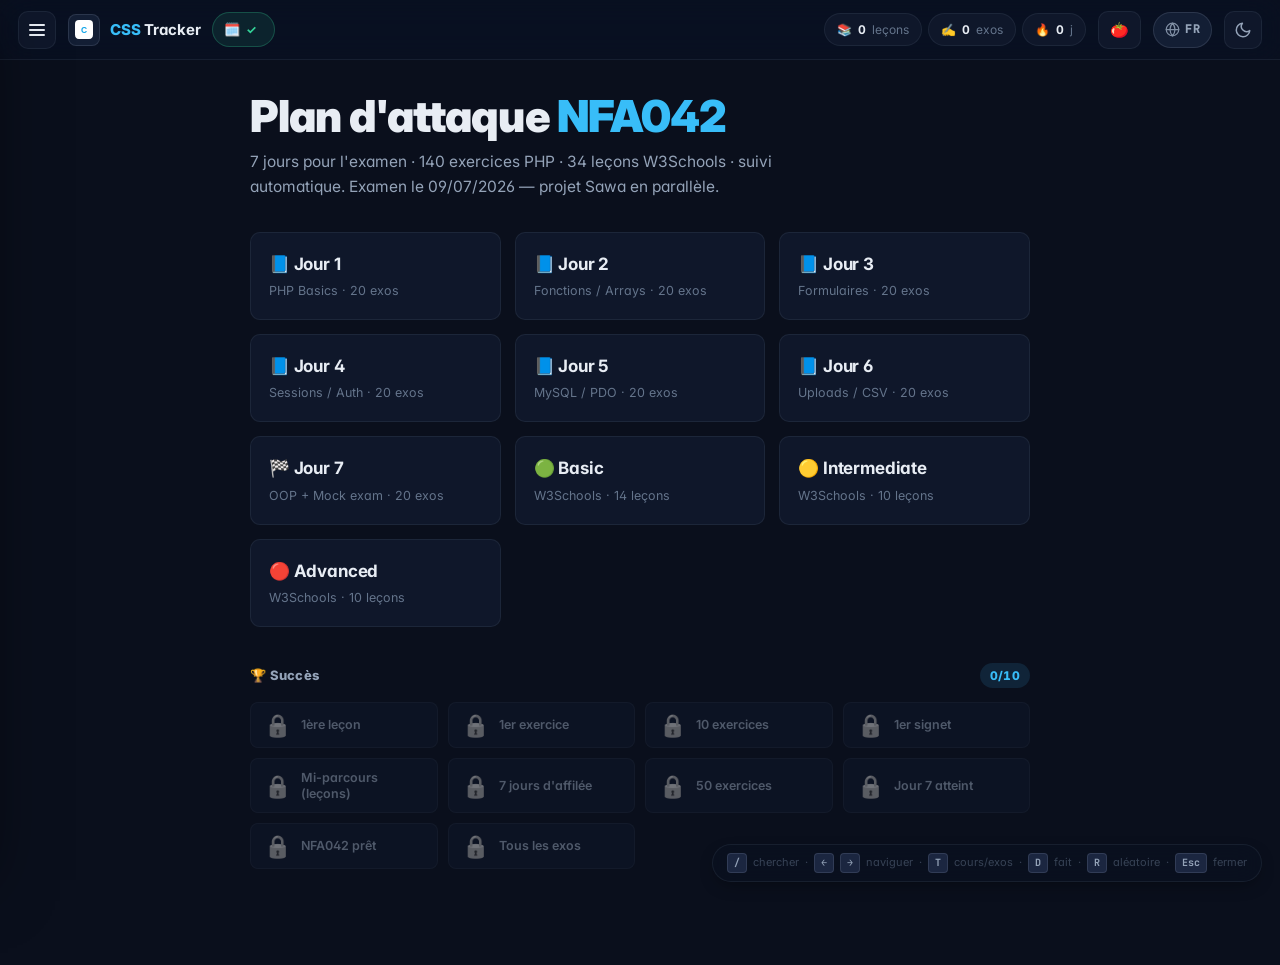
==== commit 0c412ecd: "Add Pomodoro timer + alarm (ported from PHP) Header tomato button opens a Pomodoro panel: 25/5 focus" ====
--- a/web/study_tracker.html
+++ b/web/study_tracker.html
@@ -37,7 +37,7 @@
 })();
 </script>
 <style>html.has-active .welcome{display:none}</style>
-<link rel="stylesheet" href="../web/css/style.css?v=20260528port">
+<link rel="stylesheet" href="../web/css/style.css?v=20260529">
 </head>
 <body>
 
@@ -58,6 +58,9 @@
     <div class="stat" id="stat-exercises-wrap"><span>✍️</span><b id="stat-exercises">0</b><span class="stat-lbl" data-i18n="exosShort">exos</span></div>
     <div class="stat" id="stat-streak-wrap"><span>🔥</span><b id="stat-streak">0</b><span class="stat-lbl" data-i18n="dShort">d</span></div>
   </div>
+  <button class="icon-btn pomo-trigger" id="pomo-btn" title="Pomodoro" aria-label="Pomodoro timer">
+    <span class="pomo-ico">🍅</span><span class="pomo-time" id="pomo-time"></span>
+  </button>
   <button class="lang-btn" id="lang-btn" title="Switch language" aria-label="Switch language">
     <svg class="lang-globe" width="15" height="15" viewBox="0 0 24 24" fill="none" stroke="currentColor" stroke-width="2" stroke-linecap="round" stroke-linejoin="round"><circle cx="12" cy="12" r="10"/><path d="M2 12h20"/><path d="M12 2a15.3 15.3 0 0 1 4 10 15.3 15.3 0 0 1-4 10 15.3 15.3 0 0 1-4-10 15.3 15.3 0 0 1 4-10z"/></svg>
     <span id="lang-label">FR</span>
@@ -152,12 +155,30 @@
 <!-- Toast -->
 <div class="toast" id="toast" aria-live="polite"></div>
 
+<!-- Pomodoro panel -->
+<div class="pomo-panel" id="pomo-panel" role="dialog" aria-label="Pomodoro" aria-hidden="true">
+  <div class="pomo-phase" id="pomo-phase">Focus</div>
+  <div class="pomo-display" id="pomo-display">25:00</div>
+  <div class="pomo-bar"><span class="pomo-bar-fill" id="pomo-bar-fill"></span></div>
+  <div class="pomo-controls">
+    <button class="pomo-btn-main" id="pomo-toggle">Start</button>
+    <button class="pomo-btn-mini" id="pomo-skip" data-i18n-title="pomoSkip" title="Skip">⏭</button>
+    <button class="pomo-btn-mini" id="pomo-reset" data-i18n-title="pomoResetT" title="Reset">↺</button>
+  </div>
+  <div class="pomo-meta"><b id="pomo-count">0</b> <span data-i18n="pomoDone">pomodoros aujourd'hui</span></div>
+  <div class="pomo-settings">
+    <label><span data-i18n="pomoFocusMin">Focus (min)</span><input type="number" id="pomo-focus-min" min="1" max="90" value="25"></label>
+    <label><span data-i18n="pomoBreakMin">Pause (min)</span><input type="number" id="pomo-short-min" min="1" max="60" value="5"></label>
+    <button class="pomo-sound" id="pomo-sound" data-i18n-title="pomoSound" title="Sound">🔔</button>
+  </div>
+</div>
+
 <!-- Jump to top -->
 <button class="jump-top" id="jump-top" title="Top" aria-label="Scroll to top">
   <svg width="18" height="18" viewBox="0 0 24 24" fill="none" stroke="currentColor" stroke-width="2.5" stroke-linecap="round" stroke-linejoin="round"><path d="M18 15l-6-6-6 6"/></svg>
 </button>
 
-<script src="../web/js/data.js?v=20260528port"></script>
-<script src="../web/js/app.js?v=20260528port"></script>
+<script src="../web/js/data.js?v=20260529"></script>
+<script src="../web/js/app.js?v=20260529"></script>
 </body>
 </html>
--- a/web/css/style.css
+++ b/web/css/style.css
@@ -20,9 +20,9 @@
   --text-3:    #64748b;
 
   /* Accent — single tone, less neon */
-  --accent:    #38bdf8;
-  --accent-2:  #0ea5e9;
-  --accent-r:  56; --accent-g:189; --accent-b:248;
+  --accent:    #818cf8;
+  --accent-2:  #6366f1;
+  --accent-r:  129; --accent-g:140; --accent-b:248;
 
   /* Semantic */
   --good:      #34d399;
@@ -31,7 +31,7 @@
   --info:      #60a5fa;
 
   /* Effects — softer, more enterprise */
-  --grad:      linear-gradient(135deg,#38bdf8,#0ea5e9);
+  --grad:      linear-gradient(135deg,#818cf8,#6366f1);
   --grad-good: linear-gradient(135deg,#34d399,#10b981);
   --shadow-sm: 0 1px 2px rgba(0,0,0,.25);
   --shadow:    0 6px 18px -6px rgba(0,0,0,.45);
@@ -61,8 +61,8 @@
   --text-2:    #475569;
   --text-3:    #94a3b8;
 
-  --accent:    #0284c7;
-  --accent-2:  #0369a1;
+  --accent:    #4f46e5;
+  --accent-2:  #4338ca;
   --accent-r:  79; --accent-g:70; --accent-b:229;
 
   --shadow-sm: 0 1px 2px rgba(15,23,42,.06);
@@ -940,3 +940,44 @@
 @media(prefers-reduced-motion:reduce){
   *,*::before,*::after{animation-duration:.01ms!important;transition-duration:.01ms!important}
 }
+
+/* ---------- POMODORO ---------- */
+.pomo-trigger{width:auto;display:inline-flex;align-items:center;gap:5px;padding:0 11px}
+.pomo-trigger .pomo-ico{font-size:15px;line-height:1}
+.pomo-trigger .pomo-time{font-family:'JetBrains Mono',monospace;font-size:12px;font-weight:700;font-variant-numeric:tabular-nums;color:var(--accent)}
+.pomo-trigger .pomo-time:empty{display:none}
+.pomo-trigger.running{border-color:var(--accent);background:rgba(var(--accent-r),var(--accent-g),var(--accent-b),.12)}
+.pomo-panel{
+  position:fixed;top:62px;right:14px;z-index:160;width:250px;
+  background:var(--surface);border:1px solid var(--border-2);border-radius:var(--r);
+  box-shadow:var(--shadow-lg);padding:18px;
+  opacity:0;transform:translateY(-8px) scale(.97);pointer-events:none;
+  transition:opacity .18s var(--ease),transform .18s var(--ease-out);
+}
+.pomo-panel.open{opacity:1;transform:none;pointer-events:auto}
+.pomo-phase{text-align:center;font-size:11.5px;font-weight:800;letter-spacing:.09em;text-transform:uppercase;color:var(--accent);margin-bottom:4px}
+.pomo-panel.phase-break .pomo-phase{color:var(--good)}
+.pomo-display{text-align:center;font-family:'JetBrains Mono',monospace;font-size:46px;font-weight:800;letter-spacing:1px;color:var(--text);font-variant-numeric:tabular-nums;line-height:1.05}
+.pomo-bar{height:6px;border-radius:99px;background:var(--surface-3);overflow:hidden;margin:14px 0}
+.pomo-bar-fill{display:block;height:100%;width:0;background:var(--grad);border-radius:99px;transition:width .5s linear}
+.pomo-panel.phase-break .pomo-bar-fill{background:var(--grad-good)}
+.pomo-controls{display:flex;align-items:center;gap:8px}
+.pomo-btn-main{flex:1;padding:11px;border-radius:9px;background:var(--grad);color:#fff;font-weight:700;font-size:13px;border:none;box-shadow:0 4px 12px -3px rgba(var(--accent-r),var(--accent-g),var(--accent-b),.5);transition:transform .12s var(--ease)}
+.pomo-btn-main:hover{transform:translateY(-1px)}
+.pomo-btn-mini{width:40px;height:40px;border-radius:9px;background:var(--surface-2);border:1px solid var(--border);color:var(--text-2);font-size:15px;transition:all .12s var(--ease)}
+.pomo-btn-mini:hover{color:var(--text);border-color:var(--accent)}
+.pomo-meta{text-align:center;font-size:12px;color:var(--text-3);margin-top:13px}
+.pomo-meta b{color:var(--accent);font-weight:800;font-variant-numeric:tabular-nums}
+.pomo-settings{display:flex;align-items:flex-end;gap:8px;margin-top:14px;padding-top:14px;border-top:1px solid var(--border)}
+.pomo-settings label{flex:1;display:flex;flex-direction:column;gap:4px;font-size:10px;font-weight:700;color:var(--text-3);text-transform:uppercase;letter-spacing:.04em}
+.pomo-settings input{width:100%;padding:6px 8px;border-radius:7px;background:var(--surface-2);border:1px solid var(--border);color:var(--text);font-family:'JetBrains Mono',monospace;font-size:13px;text-align:center;outline:none}
+.pomo-settings input:focus{border-color:var(--accent);box-shadow:var(--ring)}
+.pomo-sound{width:38px;height:34px;border-radius:7px;background:var(--surface-2);border:1px solid var(--border);font-size:14px;transition:all .12s var(--ease)}
+.pomo-sound:hover{border-color:var(--accent)}
+.pomo-sound.off{opacity:.5}
+@media(max-width:640px){.pomo-panel{right:8px;left:8px;width:auto;top:58px}}
+
+
+/* ===== CSS tracker accent (ported engine, identity preserved) ===== */
+:root{--accent:#38bdf8;--accent-2:#0ea5e9;--accent-r:56;--accent-g:189;--accent-b:248;--grad:linear-gradient(135deg,#38bdf8,#0ea5e9)}
+[data-theme="light"]{--accent:#0284c7;--accent-2:#0369a1;--accent-r:2;--accent-g:132;--accent-b:199}
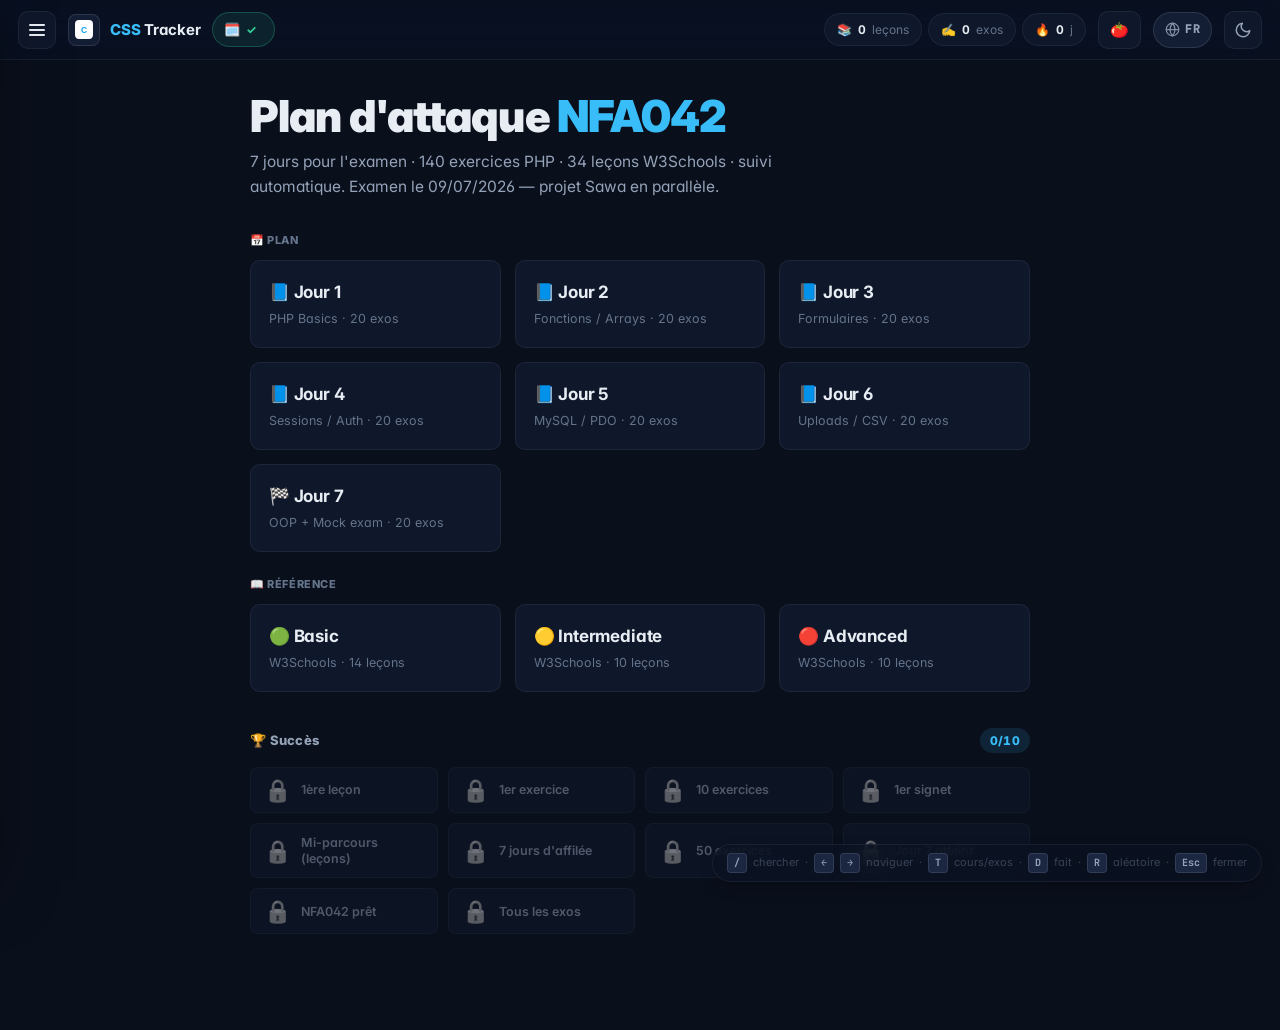
==== commit 7afb2ad4: "UI parity with PHP: Plan/Reference toggle, callout consolidation, welcome split, circle checkbox + b" ====
--- a/web/study_tracker.html
+++ b/web/study_tracker.html
@@ -37,7 +37,7 @@
 })();
 </script>
 <style>html.has-active .welcome{display:none}</style>
-<link rel="stylesheet" href="../web/css/style.css?v=20260529">
+<link rel="stylesheet" href="../web/css/style.css?v=20260530a">
 </head>
 <body>
 
@@ -103,25 +103,34 @@
     <div class="achieve-row" id="achieve-row"></div>
   </div>
 
-  <div class="section-title collapsible" data-section="days">
-    <span data-i18n="plan7">📘 Plan 7 jours</span> <span class="collapse-arrow">▾</span>
+  <div class="nav-mode" role="tablist" aria-label="View">
+    <button class="nav-mode-btn active" data-mode="plan" role="tab" aria-selected="true"><span data-i18n="modePlan">📅 Plan</span></button>
+    <button class="nav-mode-btn" data-mode="ref" role="tab" aria-selected="false"><span data-i18n="modeRef">📖 Référence</span></button>
   </div>
-  <div id="nav-days" class="nav-section"></div>
 
-  <div class="section-title collapsible" data-section="basic">
-    <span data-i18n="basic">🟢 PHP Basic</span> <span class="collapse-arrow">▾</span>
+  <div class="nav-track" data-track="plan">
+    <div class="section-title collapsible" data-section="days">
+      <span data-i18n="plan7">📘 Plan 7 jours</span> <span class="collapse-arrow">▾</span>
+    </div>
+    <div id="nav-days" class="nav-section"></div>
   </div>
-  <div id="nav-basic" class="nav-section"></div>
 
-  <div class="section-title collapsible" data-section="intermediate">
-    <span data-i18n="intermediate">🟡 PHP Intermediate</span> <span class="collapse-arrow">▾</span>
+  <div class="nav-track" data-track="ref" hidden>
+    <div class="section-title collapsible" data-section="basic">
+      <span data-i18n="basic">🟢 PHP Basic</span> <span class="collapse-arrow">▾</span>
+    </div>
+    <div id="nav-basic" class="nav-section"></div>
+
+    <div class="section-title collapsible" data-section="intermediate">
+      <span data-i18n="intermediate">🟡 PHP Intermediate</span> <span class="collapse-arrow">▾</span>
+    </div>
+    <div id="nav-intermediate" class="nav-section"></div>
+
+    <div class="section-title collapsible" data-section="advanced">
+      <span data-i18n="advanced">🔴 PHP Advanced</span> <span class="collapse-arrow">▾</span>
+    </div>
+    <div id="nav-advanced" class="nav-section"></div>
   </div>
-  <div id="nav-intermediate" class="nav-section"></div>
-
-  <div class="section-title collapsible" data-section="advanced">
-    <span data-i18n="advanced">🔴 PHP Advanced</span> <span class="collapse-arrow">▾</span>
-  </div>
-  <div id="nav-advanced" class="nav-section"></div>
 
   <div class="sidebar-actions">
     <button class="sidebar-action-btn" id="export-btn" data-i18n="exportBtn">⬇️ Exporter</button>
@@ -178,7 +187,7 @@
   <svg width="18" height="18" viewBox="0 0 24 24" fill="none" stroke="currentColor" stroke-width="2.5" stroke-linecap="round" stroke-linejoin="round"><path d="M18 15l-6-6-6 6"/></svg>
 </button>
 
-<script src="../web/js/data.js?v=20260529"></script>
-<script src="../web/js/app.js?v=20260529"></script>
+<script src="../web/js/data.js?v=20260530a"></script>
+<script src="../web/js/app.js?v=20260530a"></script>
 </body>
 </html>
--- a/web/css/style.css
+++ b/web/css/style.css
@@ -416,6 +416,21 @@
 .achieve-badge.unlocked:hover{transform:scale(1.22) rotate(-6deg)}
 @keyframes badgePop{0%{transform:scale(.4);opacity:0}60%{transform:scale(1.25)}100%{transform:scale(1);opacity:1}}
 
+/* Plan / Reference segmented toggle */
+.nav-mode{
+  display:flex;gap:4px;margin:10px 0 4px;padding:4px;
+  background:var(--surface-2);border:1px solid var(--border);border-radius:var(--r-sm);
+}
+.nav-mode-btn{
+  flex:1;padding:7px 8px;border:0;border-radius:var(--r-xs);
+  background:transparent;color:var(--text-2);
+  font-family:inherit;font-size:12.5px;font-weight:700;cursor:pointer;
+  transition:background .15s var(--ease),color .15s,box-shadow .15s;
+}
+.nav-mode-btn:hover{color:var(--text)}
+.nav-mode-btn.active{background:var(--grad);color:#fff;box-shadow:var(--shadow-sm)}
+.nav-track[hidden]{display:none}
+
 /* Section title */
 .section-title{
   font-size:10.5px;font-weight:700;letter-spacing:1.2px;text-transform:uppercase;
@@ -454,38 +469,47 @@
   box-shadow:0 0 10px rgba(var(--accent-r),var(--accent-g),var(--accent-b),.5);
 }
 .nav-check{
-  width:22px;height:22px;border-radius:6px;
-  border:1px solid var(--border);background:var(--surface-2);
+  width:20px;height:20px;border-radius:50%;
+  border:1.5px solid var(--border);background:transparent;
   display:flex;align-items:center;justify-content:center;
-  font-size:11px;font-weight:700;flex-shrink:0;cursor:pointer;
-  transition:all .15s var(--ease);color:transparent;
+  font-size:11px;font-weight:800;line-height:1;flex-shrink:0;cursor:pointer;
+  transition:background .18s var(--ease),border-color .18s var(--ease),box-shadow .18s var(--ease),transform .12s var(--ease),color .18s var(--ease);
+  color:transparent;
 }
 .nav-check:hover{
   border-color:var(--accent);
-  background:rgba(var(--accent-r),var(--accent-g),var(--accent-b),.10);
+  background:rgba(var(--accent-r),var(--accent-g),var(--accent-b),.08);
+  box-shadow:0 0 0 3px rgba(var(--accent-r),var(--accent-g),var(--accent-b),.10);
 }
 .nav-check:focus-visible{box-shadow:var(--ring)}
-.nav-check:active{transform:scale(.92)}
-/* Done state — matches .complete-btn.done */
+.nav-check:active{transform:scale(.88)}
+/* Done state — solid green disc with white check */
 .nav-item.done .nav-check{
-  background:rgba(52,211,153,.14);
-  border-color:rgba(52,211,153,.34);
-  color:var(--good);
+  background:var(--good);
+  border-color:var(--good);
+  color:#fff;
+  box-shadow:0 0 0 2px rgba(52,211,153,.18);
+  animation:checkPop .35s var(--ease-out);
 }
 .nav-item.done .nav-check:hover{
-  background:rgba(52,211,153,.22);
-  border-color:rgba(52,211,153,.5);
-}
-/* When the lesson is the chosen/active one, the check echoes the active row tint */
+  background:#10b981;
+  border-color:#10b981;
+  box-shadow:0 0 0 3px rgba(52,211,153,.28);
+}
+/* Active lesson echoes the accent in the empty ring */
 .nav-item.active .nav-check{
-  border-color:rgba(var(--accent-r),var(--accent-g),var(--accent-b),.4);
-  background:rgba(var(--accent-r),var(--accent-g),var(--accent-b),.06);
+  border-color:rgba(var(--accent-r),var(--accent-g),var(--accent-b),.5);
 }
 .nav-item.active.done .nav-check{
-  border-color:rgba(52,211,153,.4);
-  background:rgba(52,211,153,.18);
+  box-shadow:0 0 0 3px rgba(52,211,153,.30);
 }
 .nav-item:hover .nav-check:not(:hover){border-color:var(--border-2)}
+
+@keyframes checkPop{
+  0%{transform:scale(.35);opacity:.35}
+  55%{transform:scale(1.18);opacity:1}
+  100%{transform:scale(1);opacity:1}
+}
 .nav-tag{
   font-size:9.5px;font-weight:800;padding:2px 6px;border-radius:5px;
   background:var(--surface-3);color:var(--text-3);text-align:center;
@@ -514,6 +538,8 @@
 
 /* ---------- 7. WELCOME ---------- */
 .welcome{max-width:780px;margin:0 auto}
+.wc-group-label{font-size:11px;font-weight:800;letter-spacing:.6px;text-transform:uppercase;color:var(--text-3);margin:24px 0 10px}
+.wc-group-label:first-of-type{margin-top:10px}
 .welcome h1{
   font-size:clamp(28px,4.5vw,44px);font-weight:900;line-height:1.1;letter-spacing:-.02em;
   margin-bottom:10px;
@@ -683,16 +709,12 @@
   font-size:13.5px;line-height:1.6;
   border-left:3px solid;
 }
-.block-note{background:rgba(var(--accent-r),var(--accent-g),var(--accent-b),.07);border-color:var(--accent);color:var(--text-2)}
-.block-warn{background:rgba(251,191,36,.08);border-color:var(--warn);color:var(--text-2)}
-.block-bad{background:rgba(248,113,113,.08);border-color:var(--bad);color:var(--text-2)}
-.block-tip{background:rgba(52,211,153,.08);border-color:var(--good);color:var(--text-2)}
-.block-try{background:rgba(251,191,36,.05);border-color:var(--warn);color:var(--text-2)}
-.block-note b{color:var(--accent)}
-.block-warn b{color:var(--warn)}
-.block-bad b{color:var(--bad)}
-.block-tip b{color:var(--good)}
-.block-try b{color:var(--warn)}
+.block-note,.block-tip{background:rgba(var(--accent-r),var(--accent-g),var(--accent-b),.07);border-color:var(--accent);color:var(--text-2)}
+.block-warn,.block-bad{background:rgba(251,191,36,.08);border-color:var(--warn);color:var(--text-2)}
+.block-try{background:rgba(96,165,250,.07);border-color:var(--info);color:var(--text-2)}
+.block-note b,.block-tip b{color:var(--accent)}
+.block-warn b,.block-bad b{color:var(--warn)}
+.block-try b{color:var(--info)}
 
 .try-btn{
   display:block;margin-top:8px;padding:5px 12px;border-radius:6px;
@@ -977,7 +999,6 @@
 .pomo-sound.off{opacity:.5}
 @media(max-width:640px){.pomo-panel{right:8px;left:8px;width:auto;top:58px}}
 
-
 /* ===== CSS tracker accent (ported engine, identity preserved) ===== */
 :root{--accent:#38bdf8;--accent-2:#0ea5e9;--accent-r:56;--accent-g:189;--accent-b:248;--grad:linear-gradient(135deg,#38bdf8,#0ea5e9)}
 [data-theme="light"]{--accent:#0284c7;--accent-2:#0369a1;--accent-r:2;--accent-g:132;--accent-b:199}
